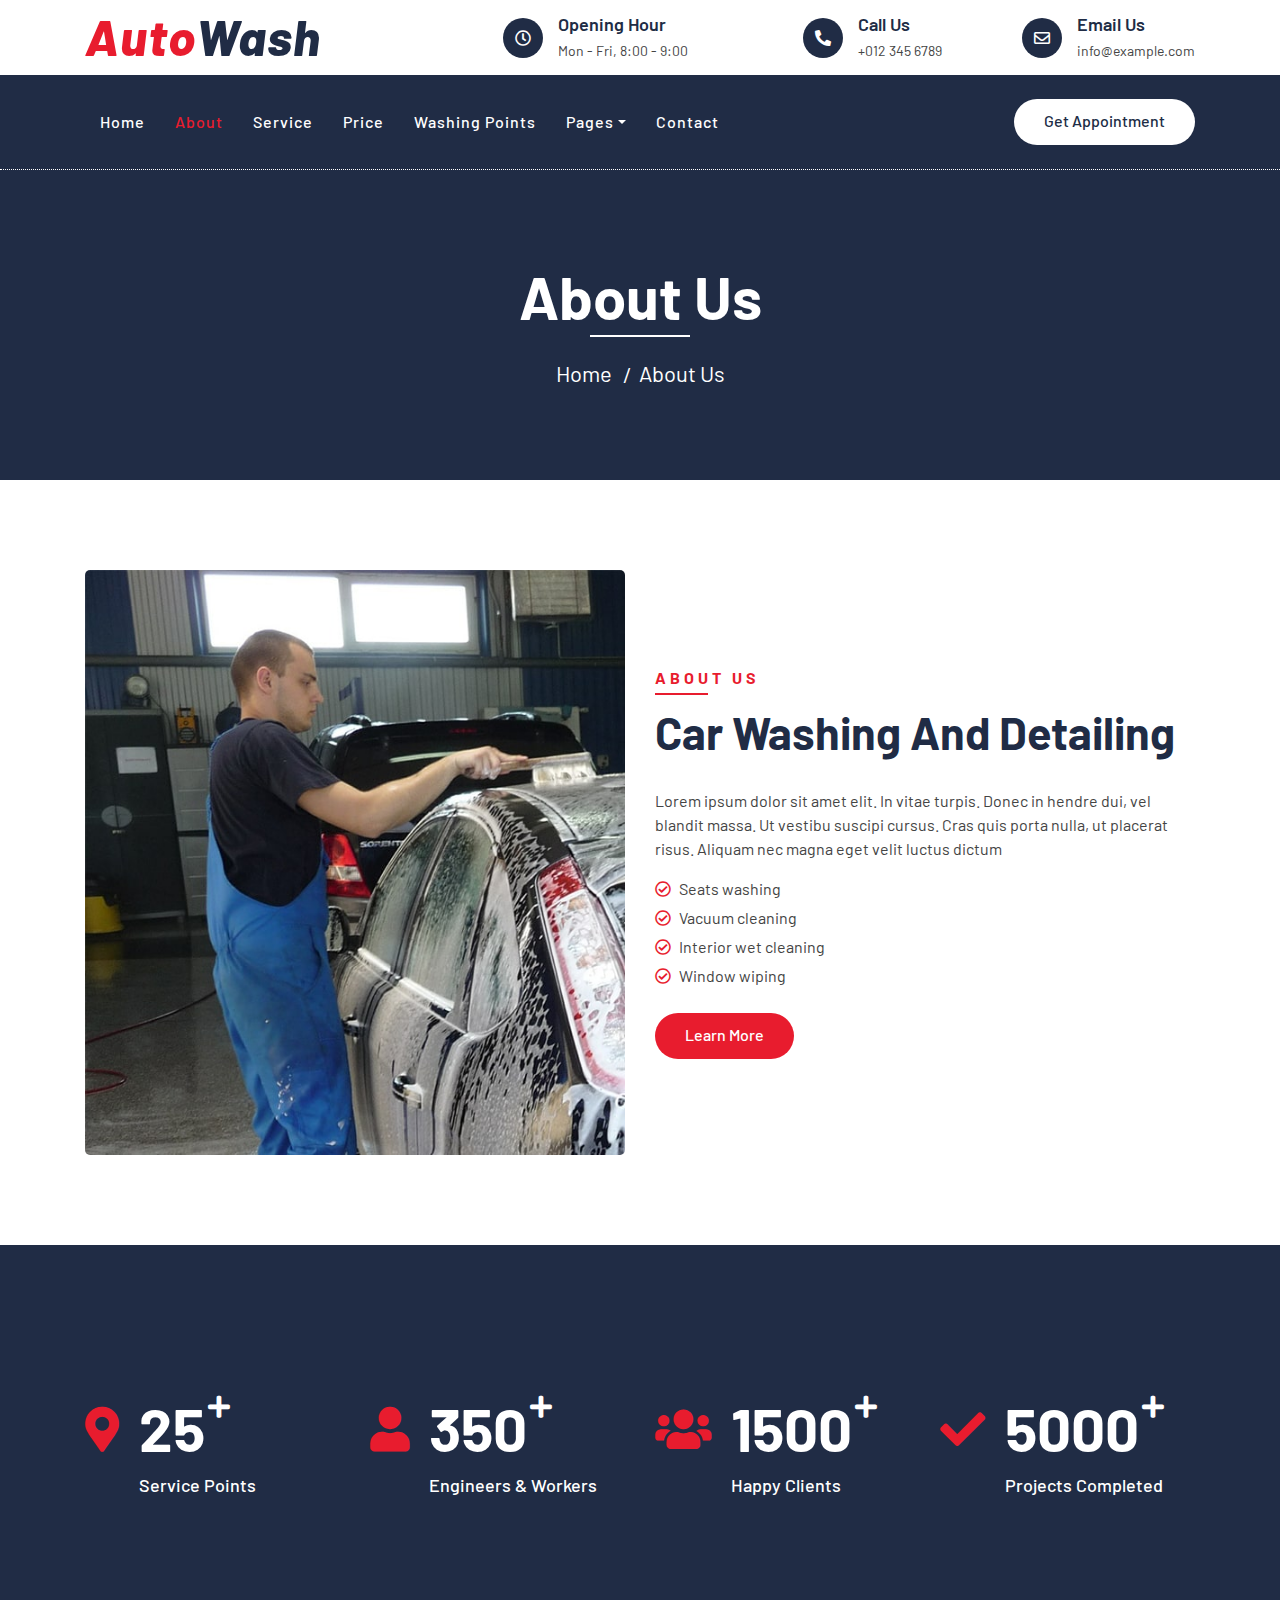
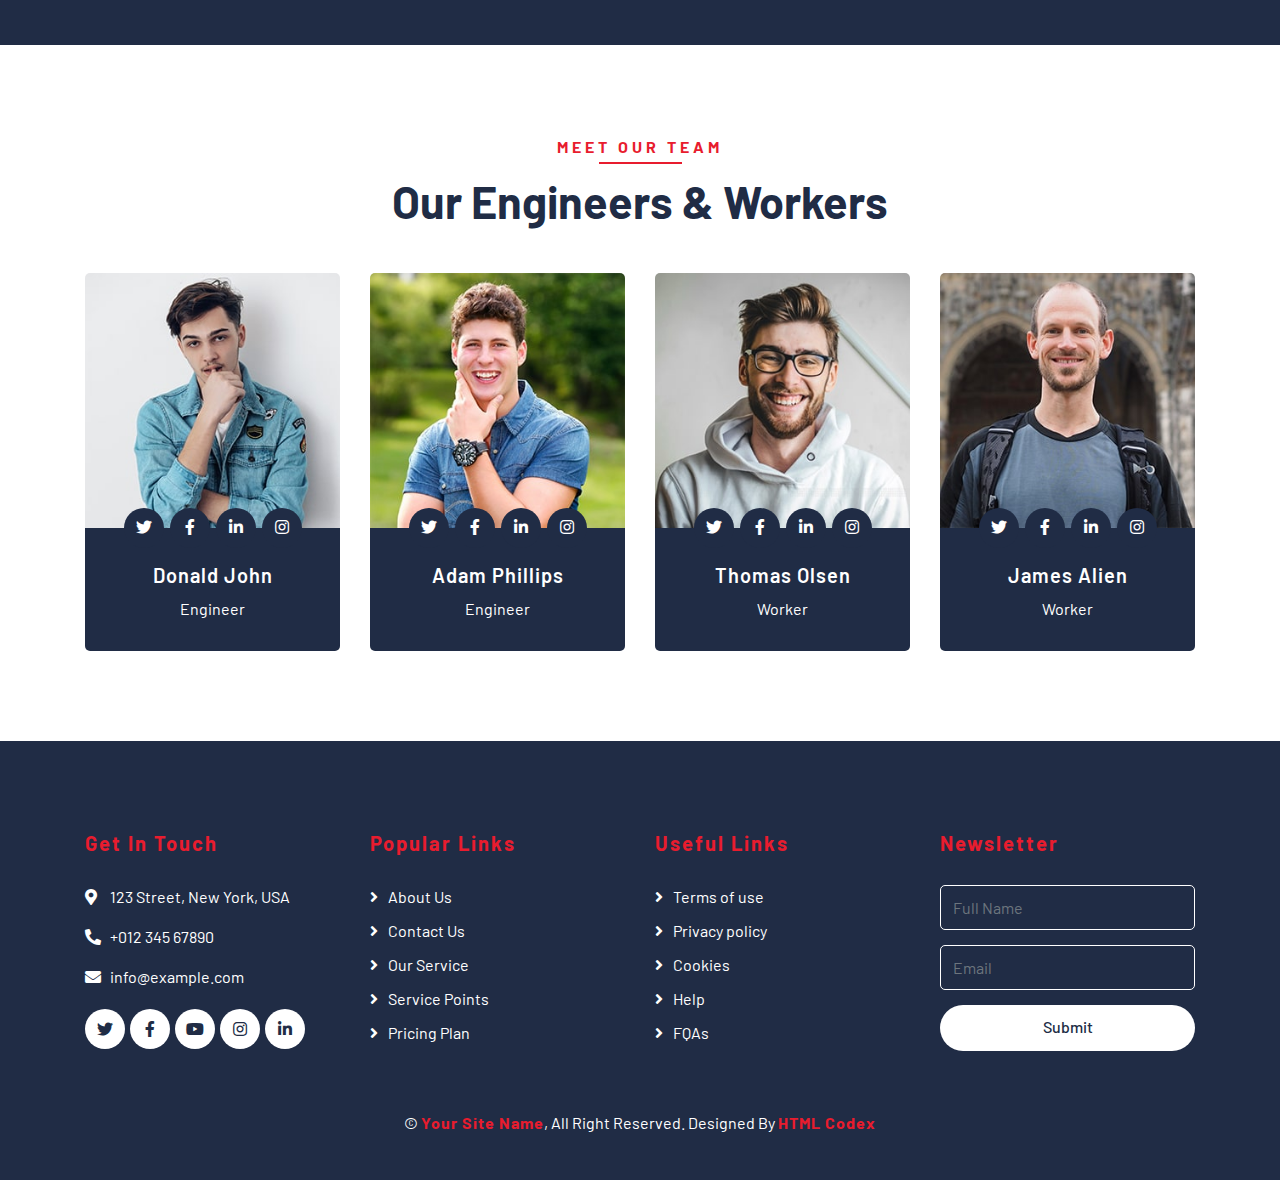
==== about.html @ 530934ae "initial website import" ====
<!DOCTYPE html>
<html lang="en">
    <head>
        <meta charset="utf-8">
        <title>AutoWash - Car Wash Website Template</title>
        <meta content="width=device-width, initial-scale=1.0" name="viewport">
        <meta content="Free Website Template" name="keywords">
        <meta content="Free Website Template" name="description">

        <!-- Favicon -->
        <link href="img/favicon.ico" rel="icon">

        <!-- Google Font -->
        <link href="https://fonts.googleapis.com/css2?family=Barlow:wght@400;500;600;700;800;900&display=swap" rel="stylesheet"> 
        
        <!-- CSS Libraries -->
        <link href="https://stackpath.bootstrapcdn.com/bootstrap/4.4.1/css/bootstrap.min.css" rel="stylesheet">
        <link href="https://cdnjs.cloudflare.com/ajax/libs/font-awesome/5.10.0/css/all.min.css" rel="stylesheet">
        <link href="lib/flaticon/font/flaticon.css" rel="stylesheet">
        <link href="lib/animate/animate.min.css" rel="stylesheet">
        <link href="lib/owlcarousel/assets/owl.carousel.min.css" rel="stylesheet">

        <!-- Template Stylesheet -->
        <link href="css/style.css" rel="stylesheet">
    </head>

    <body>
        <!-- Top Bar Start -->
        <div class="top-bar">
            <div class="container">
                <div class="row align-items-center">
                    <div class="col-lg-4 col-md-12">
                        <div class="logo">
                            <a href="index.html">
                                <h1>Auto<span>Wash</span></h1>
                                <!-- <img src="img/logo.jpg" alt="Logo"> -->
                            </a>
                        </div>
                    </div>
                    <div class="col-lg-8 col-md-7 d-none d-lg-block">
                        <div class="row">
                            <div class="col-4">
                                <div class="top-bar-item">
                                    <div class="top-bar-icon">
                                        <i class="far fa-clock"></i>
                                    </div>
                                    <div class="top-bar-text">
                                        <h3>Opening Hour</h3>
                                        <p>Mon - Fri, 8:00 - 9:00</p>
                                    </div>
                                </div>
                            </div>
                            <div class="col-4">
                                <div class="top-bar-item">
                                    <div class="top-bar-icon">
                                        <i class="fa fa-phone-alt"></i>
                                    </div>
                                    <div class="top-bar-text">
                                        <h3>Call Us</h3>
                                        <p>+012 345 6789</p>
                                    </div>
                                </div>
                            </div>
                            <div class="col-4">
                                <div class="top-bar-item">
                                    <div class="top-bar-icon">
                                        <i class="far fa-envelope"></i>
                                    </div>
                                    <div class="top-bar-text">
                                        <h3>Email Us</h3>
                                        <p>info@example.com</p>
                                    </div>
                                </div>
                            </div>
                        </div>
                    </div>
                </div>
            </div>
        </div>
        <!-- Top Bar End -->

        <!-- Nav Bar Start -->
        <div class="nav-bar">
            <div class="container">
                <nav class="navbar navbar-expand-lg bg-dark navbar-dark">
                    <a href="#" class="navbar-brand">MENU</a>
                    <button type="button" class="navbar-toggler" data-toggle="collapse" data-target="#navbarCollapse">
                        <span class="navbar-toggler-icon"></span>
                    </button>

                    <div class="collapse navbar-collapse justify-content-between" id="navbarCollapse">
                        <div class="navbar-nav mr-auto">
                            <a href="index.html" class="nav-item nav-link">Home</a>
                            <a href="about.html" class="nav-item nav-link active">About</a>
                            <a href="service.html" class="nav-item nav-link">Service</a>
                            <a href="price.html" class="nav-item nav-link">Price</a>
                            <a href="location.html" class="nav-item nav-link">Washing Points</a>
                            <div class="nav-item dropdown">
                                <a href="#" class="nav-link dropdown-toggle" data-toggle="dropdown">Pages</a>
                                <div class="dropdown-menu">
                                    <a href="blog.html" class="dropdown-item">Blog Grid</a>
                                    <a href="single.html" class="dropdown-item">Detail Page</a>
                                    <a href="team.html" class="dropdown-item">Team Member</a>
                                    <a href="booking.html" class="dropdown-item">Schedule Booking</a>
                                </div>
                            </div>
                            <a href="contact.html" class="nav-item nav-link">Contact</a>
                        </div>
                        <div class="ml-auto">
                            <a class="btn btn-custom" href="#">Get Appointment</a>
                        </div>
                    </div>
                </nav>
            </div>
        </div>
        <!-- Nav Bar End -->
        
        
        <!-- Page Header Start -->
        <div class="page-header">
            <div class="container">
                <div class="row">
                    <div class="col-12">
                        <h2>About Us</h2>
                    </div>
                    <div class="col-12">
                        <a href="">Home</a>
                        <a href="">About Us</a>
                    </div>
                </div>
            </div>
        </div>
        <!-- Page Header End -->
        

        <!-- About Start -->
        <div class="about">
            <div class="container">
                <div class="row align-items-center">
                    <div class="col-lg-6">
                        <div class="about-img">
                            <img src="img/about.jpg" alt="Image">
                        </div>
                    </div>
                    <div class="col-lg-6">
                        <div class="section-header text-left">
                            <p>About Us</p>
                            <h2>car washing and detailing</h2>
                        </div>
                        <div class="about-content">
                            <p>
                                Lorem ipsum dolor sit amet elit. In vitae turpis. Donec in hendre dui, vel blandit massa. Ut vestibu suscipi cursus. Cras quis porta nulla, ut placerat risus. Aliquam nec magna eget velit luctus dictum
                            </p>
                            <ul>
                                <li><i class="far fa-check-circle"></i>Seats washing</li>
                                <li><i class="far fa-check-circle"></i>Vacuum cleaning</li>
                                <li><i class="far fa-check-circle"></i>Interior wet cleaning</li>
                                <li><i class="far fa-check-circle"></i>Window wiping</li>
                            </ul>
                            <a class="btn btn-custom" href="">Learn More</a>
                        </div>
                    </div>
                </div>
            </div>
        </div>
        <!-- About End -->
        
        
        <!-- Facts Start -->
        <div class="facts" data-parallax="scroll" data-image-src="img/facts.jpg">
            <div class="container">
                <div class="row">
                    <div class="col-lg-3 col-md-6">
                        <div class="facts-item">
                            <i class="fa fa-map-marker-alt"></i>
                            <div class="facts-text">
                                <h3 data-toggle="counter-up">25</h3>
                                <p>Service Points</p>
                            </div>
                        </div>
                    </div>
                    <div class="col-lg-3 col-md-6">
                        <div class="facts-item">
                            <i class="fa fa-user"></i>
                            <div class="facts-text">
                                <h3 data-toggle="counter-up">350</h3>
                                <p>Engineers & Workers</p>
                            </div>
                        </div>
                    </div>
                    <div class="col-lg-3 col-md-6">
                        <div class="facts-item">
                            <i class="fa fa-users"></i>
                            <div class="facts-text">
                                <h3 data-toggle="counter-up">1500</h3>
                                <p>Happy Clients</p>
                            </div>
                        </div>
                    </div>
                    <div class="col-lg-3 col-md-6">
                        <div class="facts-item">
                            <i class="fa fa-check"></i>
                            <div class="facts-text">
                                <h3 data-toggle="counter-up">5000</h3>
                                <p>Projects Completed</p>
                            </div>
                        </div>
                    </div>
                </div>
            </div>
        </div>
        <!-- Facts End -->


        <!-- Team Start -->
        <div class="team">
            <div class="container">
                <div class="section-header text-center">
                    <p>Meet Our Team</p>
                    <h2>Our Engineers & Workers</h2>
                </div>
                <div class="row">
                    <div class="col-lg-3 col-md-6">
                        <div class="team-item">
                            <div class="team-img">
                                <img src="img/team-1.jpg" alt="Team Image">
                            </div>
                            <div class="team-text">
                                <h2>Donald John</h2>
                                <p>Engineer</p>
                                <div class="team-social">
                                    <a href=""><i class="fab fa-twitter"></i></a>
                                    <a href=""><i class="fab fa-facebook-f"></i></a>
                                    <a href=""><i class="fab fa-linkedin-in"></i></a>
                                    <a href=""><i class="fab fa-instagram"></i></a>
                                </div>
                            </div>
                        </div>
                    </div>
                    <div class="col-lg-3 col-md-6">
                        <div class="team-item">
                            <div class="team-img">
                                <img src="img/team-2.jpg" alt="Team Image">
                            </div>
                            <div class="team-text">
                                <h2>Adam Phillips</h2>
                                <p>Engineer</p>
                                <div class="team-social">
                                    <a href=""><i class="fab fa-twitter"></i></a>
                                    <a href=""><i class="fab fa-facebook-f"></i></a>
                                    <a href=""><i class="fab fa-linkedin-in"></i></a>
                                    <a href=""><i class="fab fa-instagram"></i></a>
                                </div>
                            </div>
                        </div>
                    </div>
                    <div class="col-lg-3 col-md-6">
                        <div class="team-item">
                            <div class="team-img">
                                <img src="img/team-3.jpg" alt="Team Image">
                            </div>
                            <div class="team-text">
                                <h2>Thomas Olsen</h2>
                                <p>Worker</p>
                                <div class="team-social">
                                    <a href=""><i class="fab fa-twitter"></i></a>
                                    <a href=""><i class="fab fa-facebook-f"></i></a>
                                    <a href=""><i class="fab fa-linkedin-in"></i></a>
                                    <a href=""><i class="fab fa-instagram"></i></a>
                                </div>
                            </div>
                        </div>
                    </div>
                    <div class="col-lg-3 col-md-6">
                        <div class="team-item">
                            <div class="team-img">
                                <img src="img/team-4.jpg" alt="Team Image">
                            </div>
                            <div class="team-text">
                                <h2>James Alien</h2>
                                <p>Worker</p>
                                <div class="team-social">
                                    <a href=""><i class="fab fa-twitter"></i></a>
                                    <a href=""><i class="fab fa-facebook-f"></i></a>
                                    <a href=""><i class="fab fa-linkedin-in"></i></a>
                                    <a href=""><i class="fab fa-instagram"></i></a>
                                </div>
                            </div>
                        </div>
                    </div>
                </div>
            </div>
        </div>
        <!-- Team End -->


        <!-- Footer Start -->
        <div class="footer">
            <div class="container">
                <div class="row">
                    <div class="col-lg-3 col-md-6">
                        <div class="footer-contact">
                            <h2>Get In Touch</h2>
                            <p><i class="fa fa-map-marker-alt"></i>123 Street, New York, USA</p>
                            <p><i class="fa fa-phone-alt"></i>+012 345 67890</p>
                            <p><i class="fa fa-envelope"></i>info@example.com</p>
                            <div class="footer-social">
                                <a class="btn" href=""><i class="fab fa-twitter"></i></a>
                                <a class="btn" href=""><i class="fab fa-facebook-f"></i></a>
                                <a class="btn" href=""><i class="fab fa-youtube"></i></a>
                                <a class="btn" href=""><i class="fab fa-instagram"></i></a>
                                <a class="btn" href=""><i class="fab fa-linkedin-in"></i></a>
                            </div>
                        </div>
                    </div>
                    <div class="col-lg-3 col-md-6">
                        <div class="footer-link">
                            <h2>Popular Links</h2>
                            <a href="">About Us</a>
                            <a href="">Contact Us</a>
                            <a href="">Our Service</a>
                            <a href="">Service Points</a>
                            <a href="">Pricing Plan</a>
                        </div>
                    </div>
                    <div class="col-lg-3 col-md-6">
                        <div class="footer-link">
                            <h2>Useful Links</h2>
                            <a href="">Terms of use</a>
                            <a href="">Privacy policy</a>
                            <a href="">Cookies</a>
                            <a href="">Help</a>
                            <a href="">FQAs</a>
                        </div>
                    </div>
                    <div class="col-lg-3 col-md-6">
                        <div class="footer-newsletter">
                            <h2>Newsletter</h2>
                            <form>
                                <input class="form-control" placeholder="Full Name">
                                <input class="form-control" placeholder="Email">
                                <button class="btn btn-custom">Submit</button>
                            </form>
                        </div>
                    </div>
                </div>
            </div>
            <div class="container copyright">
                <p>&copy; <a href="#">Your Site Name</a>, All Right Reserved. Designed By <a href="https://htmlcodex.com">HTML Codex</a></p>
            </div>
        </div>
        <!-- Footer End -->
        
        <!-- Back to top button -->
        <a href="#" class="back-to-top"><i class="fa fa-chevron-up"></i></a>
        
        <!-- Pre Loader -->
        <div id="loader" class="show">
            <div class="loader"></div>
        </div>

        <!-- JavaScript Libraries -->
        <script src="https://code.jquery.com/jquery-3.4.1.min.js"></script>
        <script src="https://stackpath.bootstrapcdn.com/bootstrap/4.4.1/js/bootstrap.bundle.min.js"></script>
        <script src="lib/easing/easing.min.js"></script>
        <script src="lib/owlcarousel/owl.carousel.min.js"></script>
        <script src="lib/waypoints/waypoints.min.js"></script>
        <script src="lib/counterup/counterup.min.js"></script>
        
        <!-- Contact Javascript File -->
        <script src="mail/jqBootstrapValidation.min.js"></script>
        <script src="mail/contact.js"></script>

        <!-- Template Javascript -->
        <script src="js/main.js"></script>
    </body>
</html>
---- lib/flaticon/font/flaticon.css ----
/*
  	Flaticon icon font: Flaticon
  	Creation date: 11/10/2020 08:08
  	*/

@font-face {
  font-family: "Flaticon";
  src: url("./Flaticon.eot");
  src: url("./Flaticon.eot?#iefix") format("embedded-opentype"),
       url("./Flaticon.woff2") format("woff2"),
       url("./Flaticon.woff") format("woff"),
       url("./Flaticon.ttf") format("truetype"),
       url("./Flaticon.svg#Flaticon") format("svg");
  font-weight: normal;
  font-style: normal;
}

@media screen and (-webkit-min-device-pixel-ratio:0) {
  @font-face {
    font-family: "Flaticon";
    src: url("./Flaticon.svg#Flaticon") format("svg");
  }
}

[class^="flaticon-"]:before, [class*=" flaticon-"]:before,
[class^="flaticon-"]:after, [class*=" flaticon-"]:after {   
  font-family: Flaticon;
        font-size: 20px;
font-style: normal;
margin-left: 20px;
}

.flaticon-car-wash-1:before { content: "\f100"; }
.flaticon-car-service:before { content: "\f101"; }
.flaticon-seat:before { content: "\f102"; }
.flaticon-car-service-1:before { content: "\f103"; }
.flaticon-car-wash:before { content: "\f104"; }
.flaticon-brush:before { content: "\f105"; }
.flaticon-vacuum-cleaner:before { content: "\f106"; }
.flaticon-brush-1:before { content: "\f107"; }
.flaticon-car-service-2:before { content: "\f108"; }
.flaticon-car-service-3:before { content: "\f109"; }
---- css/style.css ----
/*******************************/
/********* General CSS *********/
/*******************************/
body {
    color: #444444;
    font-weight: 400;
    background: #ffffff;
    font-family: 'Barlow', sans-serif;
}

h1,
h2, 
h3, 
h4,
h5, 
h6 {
    color: #202C45;
}

a {
    color: #202C45;
    transition: .3s;
}

a:hover,
a:active,
a:focus {
    color: #E81C2E;
    outline: none;
    text-decoration: none;
}

.btn.btn-custom {
    padding: 10px 30px 12px 30px;
    text-align: center; 
    font-size: 16px;
    font-weight: 500;
    color: #ffffff;
    background: #E81C2E;
    border: none;
    border-radius: 60px;
    box-shadow: inset 0 0 0 0 #202C45;
    transition: ease-out 0.5s;
    -webkit-transition: ease-out 0.5s;
    -moz-transition: ease-out 0.5s;
}

.btn.btn-custom:hover {
    color: #E81C2E;
    background: #202C45;
    box-shadow: inset 200px 0 0 0 #202C45;
}

.btn:focus,
.form-control:focus {
    box-shadow: none;
}

.container-fluid {
    max-width: 1366px;
}

[class^="flaticon-"]:before, [class*=" flaticon-"]:before,
[class^="flaticon-"]:after, [class*=" flaticon-"]:after {   
    font-size: inherit;
    margin-left: 0;
}


/**********************************/
/****** Loader & Back to Top ******/
/**********************************/
#loader {
    position: fixed;
    top: 0;
    right: 0;
    bottom: 0;
    left: 0;
    display: flex;
    align-items: center;
    justify-content: center;
    background: #ffffff;
    opacity: 0;
    visibility: hidden;
    -webkit-transition: opacity .3s ease-out, visibility 0s linear .3s;
    -o-transition: opacity .3s ease-out, visibility 0s linear .3s;
    transition: opacity .3s ease-out, visibility 0s linear .3s;
    z-index: 999;
}

#loader.show {
    -webkit-transition: opacity .6s ease-out, visibility 0s linear 0s;
    -o-transition: opacity .6s ease-out, visibility 0s linear 0s;
    transition: opacity .6s ease-out, visibility 0s linear 0s;
    visibility: visible;
    opacity: 1;
}

#loader .loader {
    position: relative;
    width: 45px;
    height: 45px;
    border: 5px solid #dddddd;
    border-top: 5px solid #E81C2E;
    border-radius: 50%;
    -webkit-animation: spin 2s linear infinite;
    animation: spin 2s linear infinite;
}

@-webkit-keyframes spin {
    0% { -webkit-transform: rotate(0deg); }
    100% { -webkit-transform: rotate(360deg); }
}

@keyframes spin {
    0% { transform: rotate(0deg); }
    100% { transform: rotate(360deg); }
}

.back-to-top {
    position: fixed;
    display: none;
    width: 44px;
    height: 44px;
    text-align: center;
    line-height: 1;
    font-size: 22px;
    right: 15px;
    bottom: 15px;
    transition: .5s;
    background: #E81C2E;
    border-radius: 44px;
    z-index: 9;
}

.back-to-top i {
    color: #ffffff;
    padding-top: 10px;
}

.back-to-top:hover {
    background: #202C45;
}


/**********************************/
/********** Top Bar CSS ***********/
/**********************************/
.top-bar {
    position: relative;
    height: 75px;
    display: flex;
    align-items: center;
    background: #ffffff;
}

.top-bar .logo {
    text-align: left;
    overflow: hidden;
}

.top-bar .logo h1 {
    margin: -4px 0 0 0;
    color: #E81C2E;
    font-size: 50px;
    line-height: 50px;
    font-weight: 800;
    letter-spacing: 1px;
    font-style: italic;
}

.top-bar .logo h1 span {
    color: #202C45;
}

.top-bar .logo img {
    max-width: 100%;
    max-height: 60px;
}

.top-bar .top-bar-item {
    display: flex;
    align-items: center;
    justify-content: flex-end;
}

.top-bar .top-bar-icon {
    width: 40px;
    height: 40px;
    display: flex;
    align-items: center;
    justify-content: center;
    background: #202C45;
    border-radius: 40px;
}

.top-bar .top-bar-icon i {
    margin: 0;
    color: #ffffff;
    font-size: 16px;
}

.top-bar .top-bar-text {
    padding-left: 15px;
}

.top-bar .top-bar-text h3 {
    margin: 0 0 5px 0;
    font-size: 18px;
    font-weight: 600;
}

.top-bar .top-bar-text p {
    margin: 0;
    font-size: 14px;
    font-weight: 400;
}

@media (max-width: 991.98px) {
    .top-bar .logo {
        text-align: center;
    }
}


/**********************************/
/*********** Nav Bar CSS **********/
/**********************************/
.nav-bar {
    position: relative;
    background: #202C45;
}

.nav-bar.nav-sticky {
    position: fixed;
    width: 100%;
    top: 0;
    left: 0;
    box-shadow: 0 2px 5px rgba(0, 0, 0, .3);
    z-index: 999;
}

.nav-bar .navbar {
    padding: 20px 0;
    background: #202C45 !important;
    transition: .3s;
}

.nav-bar.nav-sticky .navbar {
    padding: 5px 0;
}

.navbar-dark .navbar-nav .nav-link,
.navbar-dark .navbar-nav .nav-link:focus,
.navbar-dark .navbar-nav .nav-link:hover,
.navbar-dark .navbar-nav .nav-link.active {
    color: #ffffff;
    padding: 15px;
    font-weight: 500;
    letter-spacing: 1px;
}

.navbar-dark .navbar-nav .nav-link:hover,
.navbar-dark .navbar-nav .nav-link.active {
    color: #E81C2E;
}

.nav-bar .dropdown-menu {
    margin-top: 0;
    border: 0;
    border-radius: 0;
    background: #f8f9fa;
}

.nav-bar .btn.btn-custom {
    color: #202C45;
    background: #ffffff;
    box-shadow: inset 0 0 0 0 #E81C2E;
}

.nav-bar .btn:hover {
    color: #ffffff;
    background: #E81C2E;
    box-shadow: inset 200px 0 0 0 #E81C2E;
}

@media (min-width: 992px) {
    .nav-bar .navbar-brand {
        display: none;
    }
}

@media (max-width: 991.98px) {
    .navbar-dark .navbar-nav .nav-link,
    .navbar-dark .navbar-nav .nav-link:focus,
    .navbar-dark .navbar-nav .nav-link:hover,
    .navbar-dark .navbar-nav .nav-link.active {
        padding: 5px 0;
    }
    
    .nav-bar .dropdown-menu {
        box-shadow: none;
    }
    
    .nav-bar .btn {
        display: none;
    }
}


/*******************************/
/********** Hero CSS ***********/
/*******************************/
.carousel {
    position: relative;
    width: 100%;
    min-height: 400px;
    background: #ffffff;
    margin-bottom: 45px;
}

.carousel .container-fluid {
    padding: 0;
}

.carousel .carousel-item {
    position: relative;
    width: 100%;
    min-height: 400px;
    display: flex;
    align-items: center;
    justify-content: center;
    flex-direction: column;
}

.carousel .carousel-img {
    position: relative;
    width: 100%;
    height: 100%;
    min-height: 400px;
    text-align: right;
    overflow: hidden;
}

.carousel .carousel-img::after {
    position: absolute;
    content: "";
    top: 0;
    right: 0;
    bottom: 0;
    left: 0;
    background: rgba(0, 0, 0, .5);
    z-index: 1;
}

.carousel .carousel-img img {
    width: 100%;
    height: 100%;
    object-fit: cover;
}

.carousel .carousel-text {
    position: absolute;
    max-width: 992px;
    padding: 0 15px;
    text-align: center;
    display: flex;
    align-items: center;
    justify-content: center;
    flex-direction: column;
    z-index: 2;
}

.carousel .carousel-text h3 {
    color: #E81C2E;
    font-size: 20px;
    font-weight: 700;
    letter-spacing: 4px;
    text-transform: uppercase;
    margin-bottom: 0px;
}

.carousel .carousel-text h1 {
    color: #ffffff;
    font-size: 90px;
    font-weight: 700;
    margin-bottom: 20px;
    text-transform: capitalize;
}

.carousel .carousel-text p {
    max-width: 500px;
    color: #ffffff;
    font-size: 18px;
    margin-bottom: 40px;
}

.carousel .btn.btn-custom {
    padding: 20px 45px 22px 45px;
    color: #ffffff;
}

.carousel .btn.btn-custom:hover {
    color: #E81C2E;
}

.carousel .owl-nav {
    position: absolute;
    width: 100%;
    height: 50px;
    top: calc(50% - 25px);
    left: 0;
    display: flex;
    justify-content: space-between;
    z-index: 9;
}

.carousel .owl-nav .owl-prev,
.carousel .owl-nav .owl-next {
    width: 50px;
    height: 50px;
    display: flex;
    align-items: center;
    justify-content: center;
    color: #ffffff;
    border-radius: 50px;
    background: rgba(256, 256, 256, .2);
    font-size: 22px;
    transition: .5s;
}

.carousel .owl-nav .owl-prev {
    margin-left: 30px;
}

.carousel .owl-nav .owl-next {
    margin-right: 30px;
}

.carousel .owl-nav .owl-prev:hover,
.carousel .owl-nav .owl-next:hover {
    color: #ffffff;
    background: #E81C2E;
}

.carousel .animated {
    -webkit-animation-duration: 1s;
    animation-duration: 1s;
}

@media (max-width: 991.98px) {
    .carousel .carousel-text h3 {
        margin-bottom: 5px;
    }
    
    .carousel .carousel-text h1 {
        font-size: 60px;
    }
    
    .carousel .carousel-text p {
        font-size: 16px;
    }
    
    .carousel .carousel-text .btn {
        padding: 12px 30px;
        font-size: 15px;
        letter-spacing: 0;
    }
}

@media (max-width: 767.98px) {
    .carousel .carousel-text h3 {
        font-size: 18px;
        letter-spacing: 2px;
        margin-bottom: 15px;
    }
    
    .carousel .carousel-text h1 {
        font-size: 45px;
    }
    
    .carousel .carousel-text .btn {
        padding: 10px 25px;
        font-size: 15px;
        letter-spacing: 0;
    }
}

@media (max-width: 575.98px) {
    .carousel .carousel-text h3 {
        font-size: 14px;
        letter-spacing: 1px;
        margin-bottom: 10px;
    }
    
    .carousel .carousel-text h1 {
        font-size: 30px;
        margin-bottom: 15px;
    }
    
    .carousel .carousel-text p {
        margin-bottom: 25px;
    }
    
    .carousel .carousel-text .btn {
        padding: 8px 20px;
        font-size: 14px;
        letter-spacing: 0;
    }
}


/*******************************/
/******* Page Header CSS *******/
/*******************************/
.page-header {
    position: relative;
    margin-bottom: 45px;
    padding: 90px 0;
    text-align: center;
    background: #202C45;
    border-top: 1px dotted #ffffff;
}

.page-header h2 {
    position: relative;
    color: #ffffff;
    font-size: 60px;
    font-weight: 700;
    margin-bottom: 20px;
    padding-bottom: 5px;
}

.page-header h2::after {
    position: absolute;
    content: "";
    width: 100px;
    height: 2px;
    left: calc(50% - 50px);
    bottom: 0;
    background: #ffffff;
}

.page-header a {
    position: relative;
    padding: 0 12px;
    font-size: 22px;
    color: #ffffff;
}

.page-header a:hover {
    color: #E81C2E;
}

.page-header a::after {
    position: absolute;
    content: "/";
    width: 8px;
    height: 8px;
    top: -2px;
    right: -7px;
    text-align: center;
    color: #ffffff;
}

.page-header a:last-child::after {
    display: none;
}

@media (max-width: 991.98px) {
    .page-header {
        padding: 60px 0;
    }
    
    .page-header h2 {
        font-size: 45px;
    }
    
    .page-header a {
        font-size: 20px;
    }
}

@media (max-width: 767.98px) {
    .page-header {
        padding: 45px 0;
    }
    
    .page-header h2 {
        font-size: 35px;
    }
    
    .page-header a {
        font-size: 18px;
    }
}


/*******************************/
/******* Section Header ********/
/*******************************/
.section-header {
    position: relative;
    width: 100%;
    max-width: 700px;
    margin: 0 auto 45px auto;
}

.section-header p {
    display: inline-block;
    margin-bottom: 10px;
    padding-bottom: 5px;
    position: relative;
    font-size: 16px;
    font-weight: 700;
    letter-spacing: 4px;
    text-transform: uppercase;
    color: #E81C2E;
}

.section-header p::after {
    position: absolute;
    content: "";
    width: 50%;
    height: 2px;
    left: 25%;
    bottom: 0;
    background: #E81C2E;
}

.section-header.text-left p::after {
    left: 0;
}

.section-header.text-right p::after {
    left: 50%;
}

.section-header h2 {
    margin: 0;
    font-size: 45px;
    font-weight: 700;
    text-transform: capitalize;
}

@media (max-width: 991.98px) {
    .section-header h2 {
        font-size: 45px;
    }
}

@media (max-width: 767.98px) {
    .section-header h2 {
        font-size: 40px;
    }
}

@media (max-width: 575.98px) {
    .section-header h2 {
        font-size: 35px;
    }
}


/*******************************/
/********** About CSS **********/
/*******************************/
.about {
    position: relative;
    width: 100%;
    padding: 45px 0 15px 0;
}

.about .section-header {
    margin-bottom: 30px;
    margin-left: 0;
}

.about .about-img img {
    width: 100%;
    border-radius: 5px;
    margin-bottom: 30px;
}

.about .about-content {
    margin-bottom: 30px;
}

.about .about-content ul {
    margin: 0;
    padding: 0;
    list-style: none;
    margin-bottom: 25px;
}

.about .about-content ul li {
    margin-bottom: 5px;
}

.about .about-content ul li i {
    margin-right: 8px;
    color: #E81C2E;
}


/*******************************/
/********* Service CSS *********/
/*******************************/
.service {
    position: relative;
    width: 100%;
    padding: 45px 0 0 0;
}

.service .service-item {
    position: relative;
    width: 100%;
    display: flex;
    flex-direction: column;
    margin-bottom: 45px;
}

.service .service-item i {
    color: #202C45;
    font-size: 75px;
    line-height: 75px;
    margin-bottom: 20px;
}

.service .service-item [class^="flaticon-"]::before {
    margin: 0;
    font-size: 60px;
    line-height: 60px;
    background-image: linear-gradient(#E81C2E, #202C45);
    -webkit-background-clip: text;
    -webkit-text-fill-color: transparent;
    transition: .5s;
}

.service .service-item h3 {
    margin-bottom: 10px;
    font-size: 20px;
    font-weight: 700;
    letter-spacing: 1px;
}

.service .service-item p {
    margin: 0;
}


/*******************************/
/********** Facts CSS **********/
/*******************************/
.facts {
    position: relative;
    width: 100%;
    min-height: 400px;
    margin: 45px 0;
    display: flex;
    align-items: center;
    background: #202C45;
}

.facts .facts-item {
    display: flex;
    flex-direction: row;
    margin: 25px 0;
}

.facts .facts-item i {
    margin-top: 15px;
    font-size: 45px;
    color: #E81C2E;
}

.facts .facts-text {
    padding-left: 20px;
}

.facts .facts-text h3 {
    position: relative;
    display: inline-block;
    color: #ffffff;
    font-size: 60px;
    font-weight: 700;
}

.facts .facts-text h3::after {
    position: absolute;
    content: "\f067";
    top: 0px;
    right: -25px;
    color: #ffffff;
    font-size: 25px;
    font-family: "Font Awesome 5 Free";
    font-weight: 900;
}

.facts .facts-text p {
    color: #ffffff;
    font-size: 18px;
    font-weight: 500;
    margin: 0;
}


/*******************************/
/********* Pricing CSS *********/
/*******************************/
.price {
    position: relative;
    width: 100%;
    padding: 45px 0 15px 0;
}

.price .row {
    padding: 0 15px;
}

.price .col-md-4 {
    padding: 0;
}

.price .price-item {
    position: relative;
    margin-bottom: 30px;
    background: #ffffff;
    border-radius: 5px;
    text-align: center;
}

.price .featured-item {
    box-shadow: 0 0 30px rgba(0, 0, 0, .2);
    z-index: 1;
}

.price .price-header {
    padding: 45px 0 30px 0;
}

.price .price-header h3 {
    font-size: 20px;
    font-weight: 700;
    letter-spacing: 2px;
    text-transform: uppercase;
}

.price .price-header h2 {
    display: flex;
    align-items: flex-start;
    justify-content: center;
    font-size: 60px;
    font-weight: 700;
    letter-spacing: 5px;
}

.price .price-header h2 span {
    font-size: 25px;
    line-height: 55px;
}

.price .price-item.featured-item h2,
.price .price-item.featured-item h3 {
    color: #E81C2E;
}

.price .price-body {
    padding: 0 0 20px 0;
}

.price .price-body ul {
    margin: 0;
    padding: 0;
    list-style: none;
}

.price .price-body ul li {
    padding: 0 0 15px 0;
}

.price .price-body ul li i {
    margin-right: 10px;
}

.price .price-body ul li i.fa-check-circle {
    color: #39B972;
}

.price .price-body ul li i.fa-times-circle {
    color: #cccccc;
}

.price .price-item .price-footer {
    padding-bottom: 45px;
}

.price .price-item .price-footer .btn.btn-custom {
    color: #E81C2E;
    background: #202C45;
    box-shadow: inset 0 0 0 0 #E81C2E;
}

.price .price-item .price-footer .btn.btn-custom:hover {
    color: #ffffff;
    background: #E81C2E;
    box-shadow: inset 200px 0 0 0 #E81C2E;
}

.price .price-item.featured-item .price-footer .btn.btn-custom {
    color: #ffffff;
    background: #E81C2E;
    box-shadow: inset 0 0 0 0 #202C45;
}

.price .price-item.featured-item .price-footer .btn.btn-custom:hover {
    color: #E81C2E;
    background: #202C45;
    box-shadow: inset 200px 0 0 0 #202C45;
}


/*******************************/
/******** Location CSS *********/
/*******************************/
.location {
    position: relative;
    width: 100%;
    padding: 45px 0;
}

.location .location-item {
    display: flex;
    margin-bottom: 30px;
}

.location .location-item i {
    padding-top: 3px;
    font-size: 30px;
    color: #E81C2E;
}

.location .location-text {
    padding-left: 15px;
}

.location .location-text h3 {
    font-size: 18px;
    font-weight: 700;
}

.location .location-text p {
    margin-bottom: 5px;
}

.location .location-text p strong {
    margin-right: 5px;
    font-weight: 600;
}

.location .location-form {
    padding: 45px 30px;
    background: #E81C2E;
    border-radius: 5px;
}

.location .location-form h3 {
    color: #ffffff;
    font-size: 25px;
    font-weight: 700;
    margin-bottom: 25px;
}

.location .location-form .control-group {
    margin-bottom: 15px;
}

.location .location-form .form-control {
    height: 45px;
    color: #ffffff;
    padding: 0 15px;
    border-radius: 5px;
    border: 1px solid #ffffff;
    background: transparent;
}

.location .location-form textarea.form-control {
    height: 120px;
    padding: 15px;
}

.location .location-form .form-control::placeholder {
    color: #ffffff;
    opacity: 1;
}

.location .location-form .form-control:-ms-input-placeholder,
.location .location-form .form-control::-ms-input-placeholder {
    color: #ffffff;
}

.location .location-form .btn.btn-custom {
    width: 100%;
    color: #E81C2E;
    background: #ffffff;
    box-shadow: inset 0 0 0 0 #202C45;
}

.location .location-form .btn.btn-custom:hover {
    color: #ffffff;
    background: #E81C2E;
    box-shadow: inset 400px 0 0 0 #202C45;
}

@media(min-width: 576px) and (max-width: 991.89px) {
    .location .location-form .btn.btn-custom:hover {
        box-shadow: inset 650px 0 0 0 #202C45;
    }
}


/*******************************/
/*********** Team CSS **********/
/*******************************/
.team {
    position: relative;
    width: 100%;
    padding: 45px 0 15px 0;
}

.team .team-item {
    position: relative;
    margin-bottom: 30px;
}

.team .team-img {
    position: relative;
    border-radius: 5px 5px 0 0;
    overflow: hidden;
}

.team .team-img img {
    width: 100%;
    transition: .3s;
}

.team .team-item:hover img {
    transform: scale(1.1);
}

.team .team-text {
    position: relative;
    width: 100%;
    padding: 35px 30px 30px 30px;
    text-align: center;
    background: #202C45;
    border-radius: 0 0 5px 5px;
    transition: .5s;
}

.team .team-item:hover .team-text {
    background: #E81C2E;
}

.team .team-text h2 {
    color: #ffffff;
    font-size: 20px;
    font-weight: 600;
    letter-spacing: 1px;
    margin-bottom: 10px;
}

.team .team-text p {
    margin: 0;
    color: #ffffff;
}

.team .team-social {
    position: absolute;
    width: 100%;
    height: 40px;
    top: -20px;
    left: 0;
    text-align: center;
    font-size: 0;
}

.team .team-social a {
    display: inline-block;
    width: 40px;
    height: 40px;
    margin: 0 3px;
    padding: 7px 0;
    text-align: center;
    font-size: 16px;
    color: #ffffff;
    background: #202C45;
    border-radius: 40px;
    transition: .5s;
}

.team .team-item:hover .team-social a {
    background: #E81C2E;
}

.team .team-social a:hover {
    color: #202C45;
}


/*******************************/
/******* Testimonial CSS *******/
/*******************************/
.testimonial {
    position: relative;
    width: 100%;
    padding: 45px 0;
}

.testimonial .testimonials-carousel {
    position: relative;
    width: calc(100% + 30px);
    margin: 0 -15px;
}

.testimonial .testimonial-item {
    position: relative;
    width: 100%;
    padding: 0 15px;
    display: flex;
}

.testimonial .testimonial-item img {
    width: 80px;
    height: 80px;
    border-radius: 80px;
    transform: scale(.8);
    transition: 2s;
}

.testimonial .owl-item.center .testimonial-item img {
    transform: scale(1);
}

.testimonial .testimonial-text {
    width: calc(100% - 100px);
    padding-left: 20px;
}

.testimonial .testimonial-text h3 {
    font-size: 18px;
    font-weight: 700;
    letter-spacing: 1px;
    margin-bottom: 5px;
}

.testimonial .testimonial-text h4 {
    color: #777777;
    font-size: 15px;
    font-weight: 400;
    font-style: italic;
    margin-bottom: 10px;
}

.testimonial .testimonial-text p {
    margin: 0;
}

.testimonial .testimonial-text p::before {
    content: "\f10d";
    font-size: 25px;
    font-family: "Font Awesome 5 Free";
    font-weight: 900;
    color: #E81C2E;
    margin-right: 10px;
}

.testimonial .owl-dots {
    margin-top: 15px;
    text-align: center;
}

.testimonial .owl-dot {
    display: inline-block;
    margin: 0 5px;
    width: 12px;
    height: 12px;
    border-radius: 10px;
    background: #dddddd;
}

.testimonial .owl-dot.active {
    background: #E81C2E;
}


/*******************************/
/*********** Blog CSS **********/
/*******************************/
.blog {
    position: relative;
    width: 100%;
    padding: 45px 0 0 0;
}

.blog .blog-item {
    margin-bottom: 45px;
}

.blog .blog-img {
    position: relative;
    width: 100%;
}

.blog .blog-img img {
    width: 100%;
    border-radius: 5px;
}

.blog .meta-date {
    position: absolute;
    width: 70px;
    height: 70px;
    bottom: 10%;
    left: calc(50% - 35px);
    display: flex;
    align-items: center;
    justify-content: center;
    flex-direction: column;
    border-radius: 70px;
    background: #202C45;
    color: #ffffff;
    opacity: 0;
    transition: .5s;
}

.blog .meta-date span {
    font-size: 14px;
    font-weight: 400;
    letter-spacing: 1px;
}

.blog .meta-date strong {
    font-size: 16px;
    font-weight: 700;
    line-height: 16px;
    letter-spacing: 3px;
    text-transform: uppercase;
}

.blog .blog-item:hover .meta-date {
    bottom: calc(50% - 35px);
    opacity: 1;
}

.blog .blog-text {
    padding: 25px 0 20px 0;
}

.blog .blog-text h3 {
    font-size: 22px;
    font-weight: 700;
}

.blog .blog-text h3 a {
    color: #202C45;
}

.blog .blog-text h3 a:hover {
    color: #E81C2E;
}

.blog .blog-text p {
    margin: 0;
}

.blog .blog-meta {
    display: flex;
}

.blog .blog-meta p {
    margin: 0;
    font-size: 14px;
    line-height: 14px;
    padding: 0 10px;
    border-right: 1px solid rgba(0, 0, 0, .15);
}

.blog .blog-meta p:first-child {
    padding-left: 0;
}

.blog .blog-meta p:last-child {
    padding-right: 0;
    border: none;
}

.blog .blog-meta i {
    color: #999999;
    margin-right: 5px;
}

.blog .blog-meta a {
    color: #999999;
}

.blog .blog-meta a:hover {
    color: #E81C2E;
}

.blog .pagination {
    margin-bottom: 15px;
}

.blog .pagination .page-link {
    color: #202C45;
    border-radius: 0;
    border-color: #202C45;
}

.blog .pagination .page-link:hover,
.blog .pagination .page-item.active .page-link {
    color: #E81C2E;
    background: #202C45;
}

.blog .pagination .disabled .page-link {
    color: #999999;
}


/*******************************/
/********* Contact CSS *********/
/*******************************/
.contact {
    position: relative;
    width: 100%;
    padding: 45px 0;
}

.contact .contact-info {
    width: 100%;
    margin-bottom: 45px;
    padding: 35px 30px 10px 30px;
    border-radius: 5px;
    background: #202C45;
    
}

.contact .contact-info h2 {
    color: #ffffff;
    font-size: 25px;
    font-weight: 700;
    margin-bottom: 30px;
}

.contact .contact-info-item {
    display: flex;
    align-items: center;
    justify-content: flex-start;
    margin-bottom: 30px;
}

.contact .contact-info-icon {
    width: 50px;
    height: 50px;
    display: flex;
    align-items: center;
    justify-content: center;
    background: #ffffff;
    border-radius: 50px;
}

.contact .contact-info-icon i {
    margin: 0;
    color: #202C45;
    font-size: 16px;
}

.contact .contact-info-text {
    padding-left: 20px;
}

.contact .contact-info-text h3 {
    margin: 0 0 5px 0;
    color: #ffffff;
    font-size: 18px;
    font-weight: 700;
    letter-spacing: 1px;
}

.contact .contact-info-text p {
    margin: 0;
    color: #ffffff;
    font-size: 16px;
    font-weight: 500;
}

.contact .contact-form {
    position: relative;
    width: 100%;
    margin-bottom: 45px;
}

.contact .contact-form input {
    padding: 15px;
    border-radius: 5px;
    border: 1px solid #202C45;
}

.contact .contact-form textarea {
    height: 125px;
    padding: 8px 15px;
    border-radius: 5px;
    border: 1px solid #202C45;
}

.contact .help-block ul {
    margin: 0;
    padding: 0;
    list-style-type: none;
}

.contact iframe {
    width: 100%;
    height: 400px;
    border-radius: 5px;
}


/*******************************/
/******* Single Post CSS *******/
/*******************************/
.single {
    position: relative;
    padding: 45px 0;
}

.single .single-content {
    position: relative;
    margin-bottom: 30px;
    overflow: hidden;
}

.single .single-content img {
    margin-bottom: 20px;
    width: 100%;
    border-radius: 5px;
}

.single .single-tags {
    margin: -5px -5px 41px -5px;
    font-size: 0;
}

.single .single-tags a {
    margin: 5px;
    display: inline-block;
    padding: 7px 15px;
    font-size: 14px;
    font-weight: 500;
    color: #202C45;
    border: 1px solid #202C45;
    border-radius: 5px;
}

.single .single-tags a:hover {
    color: #ffffff;
    background: #E81C2E;
    border-color: #E81C2E;
}

.single .single-bio {
    padding: 30px;
    background: #202C45;
    display: flex;
    align-items: center;
    justify-content: center;
    flex-direction: column;
    border-radius: 5px;
}

.single .single-bio-img {
    width: 100%;
    max-width: 115px;
    padding: 15px;
    background: #ffffff;
    border-radius: 100px;
    margin-bottom: 20px;
}

.single .single-bio-img img {
    width: 100%;
    border-radius: 100px;
}

.single .single-bio-text {
    text-align: center;
}

.single .single-bio-text h3 {
    color: #ffffff;
    font-size: 20px;
    font-weight: 700;
    letter-spacing: 1px;
}

.single .single-bio-text p {
    color: #ffffff;
    margin: 0;
}

.single .single-bio-social {
    margin-top: 20px;
    display: flex;
}

.single .single-bio-social a {
    width: 40px;
    height: 40px;
    display: flex;
    align-items: center;
    justify-content: center;
    color: #202C45;
    background: #ffffff;
    border-radius: 40px;
    margin-right: 5px;
    transition: .5s;
}

.single .single-bio-social a:last-child {
    margin: 0;
}

.single .single-bio-social a:hover {
    color: #ffffff;
    background: #E81C2E;
}

.single .single-related {
    margin-bottom: 45px;
}

.single .single-related h2 {
    font-size: 30px;
    font-weight: 700;
    margin-bottom: 25px;
}

.single .related-slider {
    position: relative;
    margin: 0 -15px;
    width: calc(100% + 30px);
}

.single .related-slider .post-item {
    margin: 0 15px;
}

.single .post-item {
    display: flex;
    align-items: center;
    margin-bottom: 15px;
}

.single .post-item .post-img {
    width: 100%;
    max-width: 80px;
}

.single .post-item .post-img img {
    width: 100%;
    border-radius: 5px;
}

.single .post-item .post-text {
    padding-left: 15px;
}

.single .post-item .post-text a {
    font-size: 17px;
    font-weight: 500;
}

.single .post-item .post-text a:hover {
    color: #E81C2E;
}

.single .post-item .post-meta {
    display: flex;
    margin-top: 8px;
}

.single .post-item .post-meta p {
    display: inline-block;
    margin: 0;
    padding: 0 3px;
    font-size: 14px;
    font-weight: 400;
    font-style: italic;
}

.single .post-item .post-meta p a {
    margin-left: 5px;
    color: #777777;
    font-size: 14px;
    font-weight: 400;
    font-style: normal;
}

.single .related-slider .owl-nav {
    position: absolute;
    width: 90px;
    top: -55px;
    right: 15px;
    display: flex;
}

.single .related-slider .owl-nav .owl-prev,
.single .related-slider .owl-nav .owl-next {
    margin-left: 15px;
    width: 30px;
    height: 30px;
    display: flex;
    align-items: center;
    justify-content: center;
    color: #ffffff;
    background: #202C45;
    border-radius: 5px;
    font-size: 16px;
    transition: .3s;
}

.single .related-slider .owl-nav .owl-prev:hover,
.single .related-slider .owl-nav .owl-next:hover {
    color: #ffffff;
    background: #E81C2E;
}

.single .single-comment {
    position: relative;
    margin-bottom: 45px;
}

.single .single-comment h2 {
    font-size: 30px;
    font-weight: 700;
    margin-bottom: 25px;
}

.single .comment-list {
    list-style: none;
    padding: 0;
}

.single .comment-child {
    list-style: none;
}

.single .comment-body {
    display: flex;
    margin-bottom: 30px;
}

.single .comment-img {
    width: 60px;
}

.single .comment-img img {
    width: 100%;
    border-radius: 60px;
}

.single .comment-text {
    padding-left: 15px;
    width: calc(100% - 60px);
}

.single .comment-text h3 {
    font-size: 20px;
    font-weight: 600;
    margin-bottom: 3px;
}

.single .comment-text span {
    display: block;
    font-size: 14px;
    font-weight: 500;
    margin-bottom: 5px;
}

.single .comment-text .btn {
    padding: 3px 10px;
    font-size: 14px;
    font-weight: 500;
    color: #202C45;
    background: #dddddd;
    border-radius: 5px;
}

.single .comment-text .btn:hover {
    color: #ffffff;
    background: #E81C2E;
}

.single .comment-form {
    position: relative;
}

.single .comment-form h2 {
    font-size: 30px;
    font-weight: 700;
    margin-bottom: 25px;
}

.single .comment-form form {
    padding: 30px;
    background: #f3f6ff;
    border-radius: 5px;
}

.single .comment-form form .form-group:last-child {
    margin: 0;
}

.single .comment-form input,
.single .comment-form textarea {
    border-radius: 5px;
    border-color: #eeeeee;
}

.single .comment-form input:focus,
.single .comment-form textarea:focus {
    border-color: #E81C2E;
}

.single .comment-form .btn {
    border-radius: 45px;
}


/**********************************/
/*********** Sidebar CSS **********/
/**********************************/
.sidebar {
    position: relative;
    width: 100%;
}

@media(max-width: 991.98px) {
    .sidebar {
        margin-top: 45px;
    }
}

.sidebar .sidebar-widget {
    position: relative;
    margin-bottom: 45px;
}

.sidebar .sidebar-widget .widget-title {
    position: relative;
    margin-bottom: 30px;
    padding-bottom: 5px;
    font-size: 25px;
    font-weight: 700;
}

.sidebar .sidebar-widget .widget-title::after {
    position: absolute;
    content: "";
    width: 60px;
    height: 2px;
    bottom: 0;
    left: 0;
    background: #E81C2E;
}

.sidebar .sidebar-widget .search-widget {
    position: relative;
}

.sidebar .search-widget input {
    height: 50px;
    border: 1px solid #dddddd;
    border-radius: 5px;
}

.sidebar .search-widget input:focus {
    box-shadow: none;
    border-color: #E81C2E;
}

.sidebar .search-widget .btn {
    position: absolute;
    top: 6px;
    right: 15px;
    height: 40px;
    padding: 0;
    font-size: 25px;
    color: #202C45;
    background: none;
    border-radius: 0;
    border: none;
    transition: .3s;
}

.sidebar .search-widget .btn:hover {
    color: #E81C2E;
}

.sidebar .sidebar-widget .recent-post {
    position: relative;
}

.sidebar .sidebar-widget .tab-post {
    position: relative;
}

.sidebar .tab-post .nav.nav-pills {
    border-radius: 5px;
    overflow: hidden;
}

.sidebar .tab-post .nav.nav-pills .nav-link {
    color: #ffffff;
    background: #202C45;
    border-radius: 0;
}

.sidebar .tab-post .nav.nav-pills .nav-link:hover,
.sidebar .tab-post .nav.nav-pills .nav-link.active {
    color: #ffffff;
    background: #E81C2E;
}

.sidebar .tab-post .tab-content {
    padding: 15px 0 0 0;
    background: transparent;
}

.sidebar .tab-post .tab-content .container {
    padding: 0;
}

.sidebar .sidebar-widget .category-widget {
    position: relative;
}

.sidebar .category-widget ul {
    margin: 0;
    padding: 0;
    list-style: none;
}

.sidebar .category-widget ul li {
    margin: 0 0 12px 22px; 
}

.sidebar .category-widget ul li:last-child {
    margin-bottom: 0; 
}

.sidebar .category-widget ul li a {
    display: inline-block;
    line-height: 23px;
    font-weight: 500;
    letter-spacing: 1px;
}

.sidebar .category-widget ul li::before {
    position: absolute;
    content: '\f105';
    font-family: 'Font Awesome 5 Free';
    font-weight: 900;
    color: #E81C2E;
    left: 1px;
}

.sidebar .category-widget ul li span {
    display: inline-block;
    float: right;
}

.sidebar .sidebar-widget .tag-widget {
    position: relative;
    margin: -5px -5px;
}

.single .tag-widget a {
    margin: 5px;
    display: inline-block;
    padding: 7px 15px;
    font-size: 14px;
    font-weight: 400;
    color: #202C45;
    border: 1px solid #202C45;
    border-radius: 5px;
}

.single .tag-widget a:hover {
    color: #ffffff;
    background: #E81C2E;
    border-color: #E81C2E;
}

.sidebar .image-widget {
    display: block;
    width: 100%;
    overflow: hidden;
}

.sidebar .image-widget img {
    max-width: 100%;
    border-radius: 5px;
    transition: .3s;
}

.sidebar .image-widget img:hover {
    transform: scale(1.1);
}


/*******************************/
/********* Footer CSS **********/
/*******************************/
.footer {
    position: relative;
    margin-top: 45px;
    padding-top: 90px;
    background: #202C45;
}

.footer .footer-contact,
.footer .footer-link,
.footer .footer-newsletter {
    position: relative;
    margin-bottom: 45px;
    color: #ffffff;
}

.footer .footer-contact h2,
.footer .footer-link h2,
.footer .footer-newsletter h2 {
    margin-bottom: 30px;
    font-size: 20px;
    font-weight: 700;
    letter-spacing: 2px;
    color: #E81C2E;
}

.footer .footer-link a {
    display: block;
    margin-bottom: 10px;
    color: #ffffff;
    transition: .3s;
}

.footer .footer-link a::before {
    position: relative;
    content: "\f105";
    font-family: "Font Awesome 5 Free";
    font-weight: 900;
    margin-right: 10px;
}

.footer .footer-link a:hover {
    color: #E81C2E;
    letter-spacing: 1px;
}

.footer .footer-contact p i {
    width: 25px;
}

.footer .footer-social {
    position: relative;
    margin-top: 20px;
    display: flex;
}

.footer .footer-social a {
    width: 40px;
    height: 40px;
    display: flex;
    align-items: center;
    justify-content: center;
    color: #202C45;
    background: #ffffff;
    border-radius: 40px;
    margin-right: 5px;
    transition: .5s;
}

.footer .footer-social a:last-child {
    margin: 0;
}

.footer .footer-social a:hover {
    color: #ffffff;
    background: #E81C2E;
}

.footer .footer-newsletter form {
    position: relative;
    width: 100%;
}

.footer .footer-newsletter input {
    margin-bottom: 15px;
    height: 45px;
    background: transparent;
    border: 1px solid #ffffff;
    border-radius: 5px;
}

.footer .footer-newsletter label {
    margin-top: 5px;
    color: #777777;
    font-size: 14px;
    letter-spacing: 1px;
}

.footer .footer-newsletter .btn.btn-custom {
    width: 100%;
    color: #202C45;
    background: #ffffff;
    box-shadow: inset 0 0 0 0 #E81C2E;
}

.footer .footer-newsletter .btn:hover {
    color: #ffffff;
    background: #E81C2E;
    box-shadow: inset 200px 0 0 0 #E81C2E;
}

.footer .copyright {
    text-align: center;
    padding-top: 15px;
    padding-bottom: 45px;
}

.footer .copyright p {
    margin: 0;
    color: #ffffff;
}

.footer .copyright p a {
    color: #E81C2E;
    font-weight: 700;
    letter-spacing: 1px;
}

.footer .copyright p a:hover {
    color: #ffffff;
}
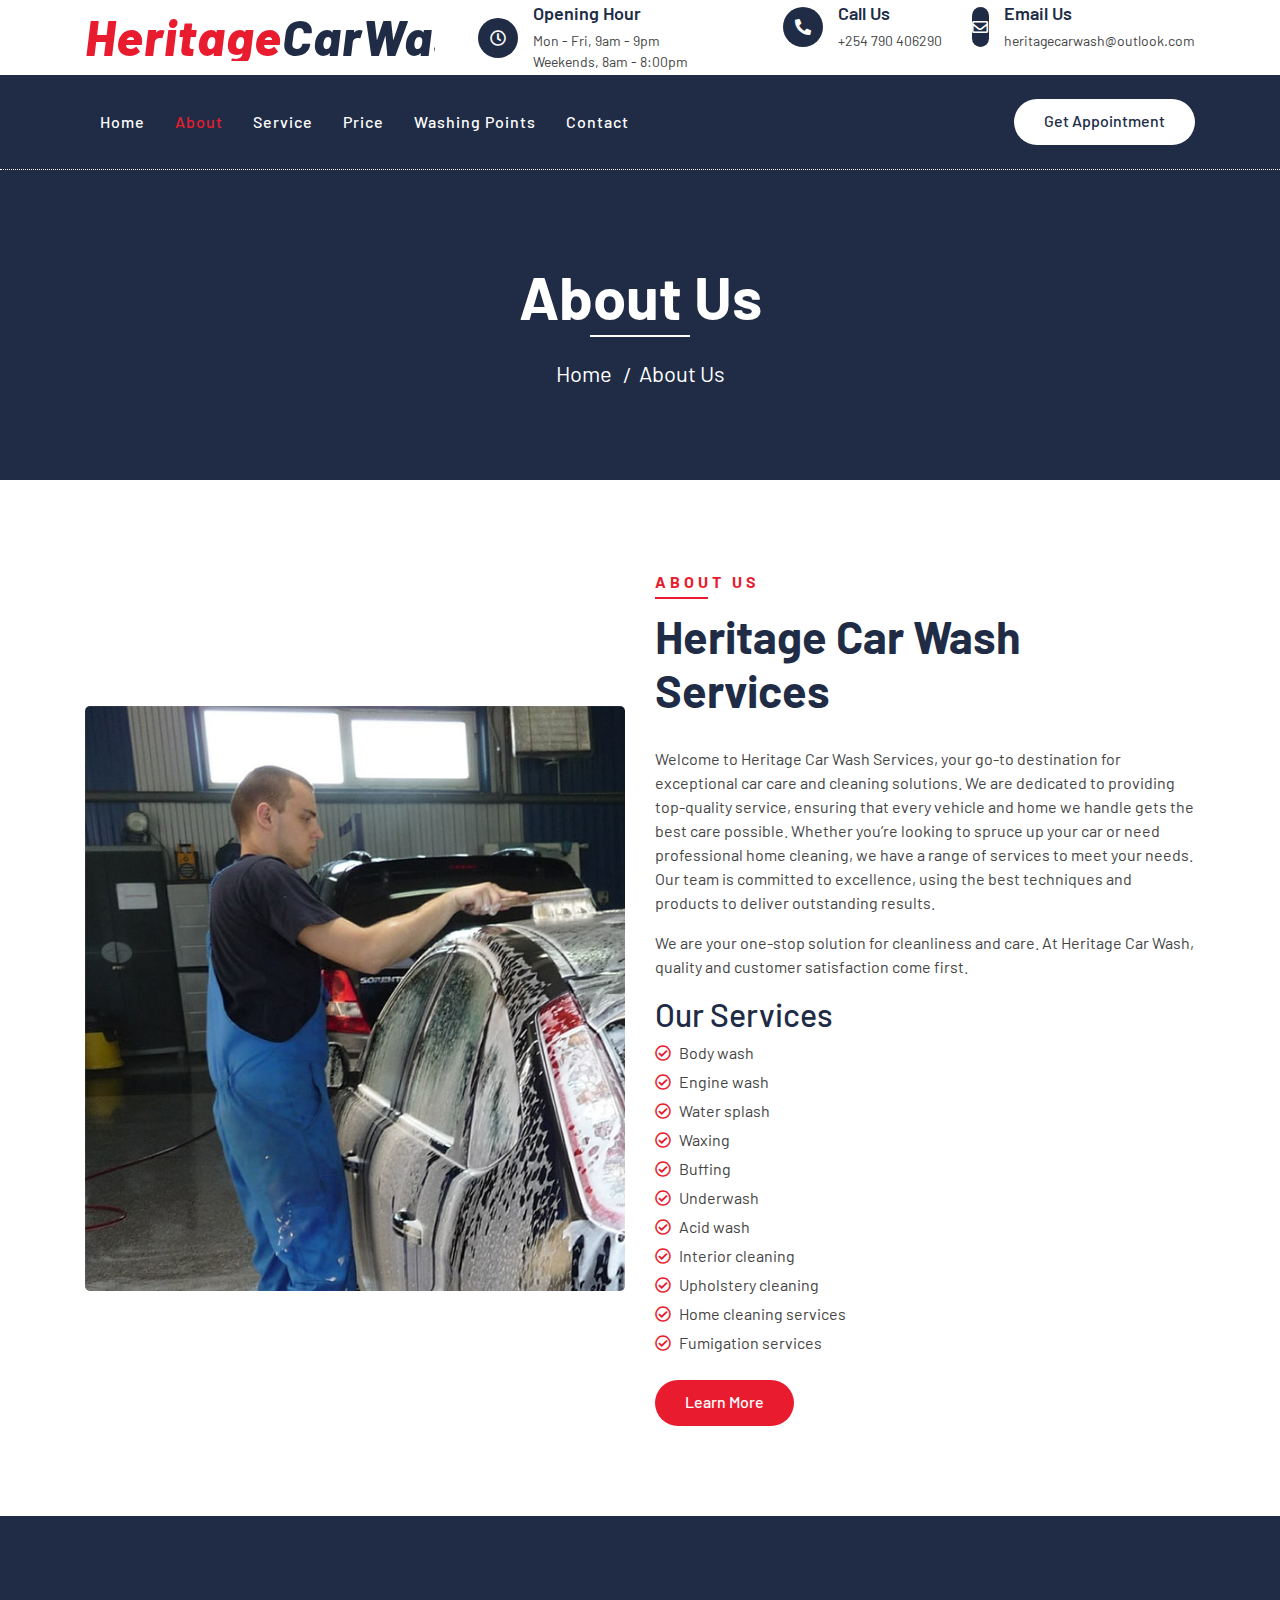
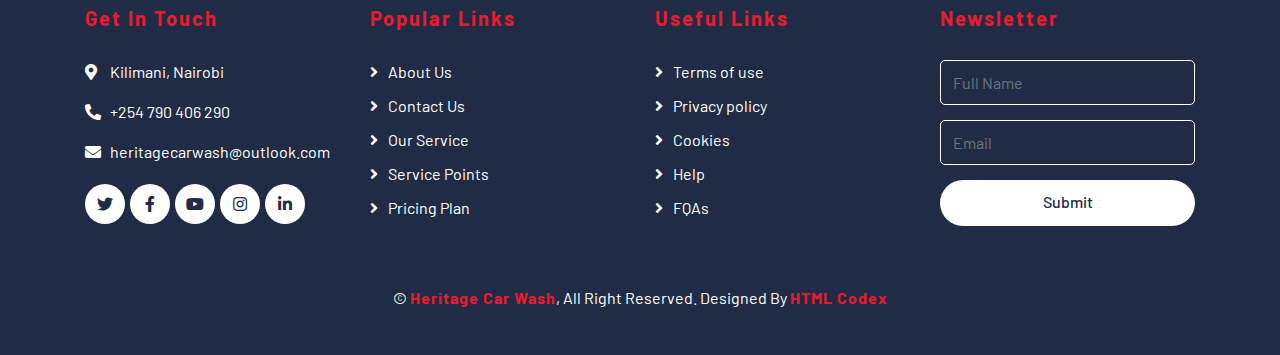
==== commit b090f7b5: "Update about.html" ====
--- a/about.html
+++ b/about.html
@@ -2,7 +2,7 @@
 <html lang="en">
     <head>
         <meta charset="utf-8">
-        <title>AutoWash - Car Wash Website Template</title>
+        <title>Heritage Car Wash</title>
         <meta content="width=device-width, initial-scale=1.0" name="viewport">
         <meta content="Free Website Template" name="keywords">
         <meta content="Free Website Template" name="description">
@@ -32,7 +32,7 @@
                     <div class="col-lg-4 col-md-12">
                         <div class="logo">
                             <a href="index.html">
-                                <h1>Auto<span>Wash</span></h1>
+                                <h1>Heritage<span>CarWash</span></h1>
                                 <!-- <img src="img/logo.jpg" alt="Logo"> -->
                             </a>
                         </div>
@@ -46,7 +46,8 @@
                                     </div>
                                     <div class="top-bar-text">
                                         <h3>Opening Hour</h3>
-                                        <p>Mon - Fri, 8:00 - 9:00</p>
+                                        <p>Mon - Fri, 9am - 9pm</p>
+                                        <p>Weekends, 8am - 8:00pm</p>
                                     </div>
                                 </div>
                             </div>
@@ -57,7 +58,7 @@
                                     </div>
                                     <div class="top-bar-text">
                                         <h3>Call Us</h3>
-                                        <p>+012 345 6789</p>
+                                        <p>+254 790 406290</p>
                                     </div>
                                 </div>
                             </div>
@@ -68,7 +69,7 @@
                                     </div>
                                     <div class="top-bar-text">
                                         <h3>Email Us</h3>
-                                        <p>info@example.com</p>
+                                        <p>heritagecarwash@outlook.com</p>
                                     </div>
                                 </div>
                             </div>
@@ -95,15 +96,6 @@
                             <a href="service.html" class="nav-item nav-link">Service</a>
                             <a href="price.html" class="nav-item nav-link">Price</a>
                             <a href="location.html" class="nav-item nav-link">Washing Points</a>
-                            <div class="nav-item dropdown">
-                                <a href="#" class="nav-link dropdown-toggle" data-toggle="dropdown">Pages</a>
-                                <div class="dropdown-menu">
-                                    <a href="blog.html" class="dropdown-item">Blog Grid</a>
-                                    <a href="single.html" class="dropdown-item">Detail Page</a>
-                                    <a href="team.html" class="dropdown-item">Team Member</a>
-                                    <a href="booking.html" class="dropdown-item">Schedule Booking</a>
-                                </div>
-                            </div>
                             <a href="contact.html" class="nav-item nav-link">Contact</a>
                         </div>
                         <div class="ml-auto">
@@ -145,17 +137,28 @@
                     <div class="col-lg-6">
                         <div class="section-header text-left">
                             <p>About Us</p>
-                            <h2>car washing and detailing</h2>
+                            <h2>Heritage Car Wash Services</h2>
                         </div>
                         <div class="about-content">
                             <p>
-                                Lorem ipsum dolor sit amet elit. In vitae turpis. Donec in hendre dui, vel blandit massa. Ut vestibu suscipi cursus. Cras quis porta nulla, ut placerat risus. Aliquam nec magna eget velit luctus dictum
+                                Welcome to Heritage Car Wash Services, your go-to destination for exceptional car care and cleaning solutions. We are dedicated to providing top-quality service, ensuring that every vehicle and home we handle gets the best care possible. Whether you’re looking to spruce up your car or need professional home cleaning, we have a range of services to meet your needs. Our team is committed to excellence, using the best techniques and products to deliver outstanding results.
                             </p>
+                            <p>
+                                We are your one-stop solution for cleanliness and care. At Heritage Car Wash, quality and customer satisfaction come first.
+                            </p>
+                            <h2>Our Services</h2>
                             <ul>
-                                <li><i class="far fa-check-circle"></i>Seats washing</li>
-                                <li><i class="far fa-check-circle"></i>Vacuum cleaning</li>
-                                <li><i class="far fa-check-circle"></i>Interior wet cleaning</li>
-                                <li><i class="far fa-check-circle"></i>Window wiping</li>
+                                <li><i class="far fa-check-circle"></i>Body wash</li>
+                                <li><i class="far fa-check-circle"></i>Engine wash</li>
+                                <li><i class="far fa-check-circle"></i>Water splash</li>
+                                <li><i class="far fa-check-circle"></i>Waxing</li>
+                                <li><i class="far fa-check-circle"></i>Buffing</li>
+                                <li><i class="far fa-check-circle"></i>Underwash</li>
+                                <li><i class="far fa-check-circle"></i>Acid wash</li>
+                                <li><i class="far fa-check-circle"></i>Interior cleaning</li>
+                                <li><i class="far fa-check-circle"></i>Upholstery cleaning</li>
+                                <li><i class="far fa-check-circle"></i>Home cleaning services</li>
+                                <li><i class="far fa-check-circle"></i>Fumigation services</li>
                             </ul>
                             <a class="btn btn-custom" href="">Learn More</a>
                         </div>
@@ -166,133 +169,6 @@
         <!-- About End -->
         
         
-        <!-- Facts Start -->
-        <div class="facts" data-parallax="scroll" data-image-src="img/facts.jpg">
-            <div class="container">
-                <div class="row">
-                    <div class="col-lg-3 col-md-6">
-                        <div class="facts-item">
-                            <i class="fa fa-map-marker-alt"></i>
-                            <div class="facts-text">
-                                <h3 data-toggle="counter-up">25</h3>
-                                <p>Service Points</p>
-                            </div>
-                        </div>
-                    </div>
-                    <div class="col-lg-3 col-md-6">
-                        <div class="facts-item">
-                            <i class="fa fa-user"></i>
-                            <div class="facts-text">
-                                <h3 data-toggle="counter-up">350</h3>
-                                <p>Engineers & Workers</p>
-                            </div>
-                        </div>
-                    </div>
-                    <div class="col-lg-3 col-md-6">
-                        <div class="facts-item">
-                            <i class="fa fa-users"></i>
-                            <div class="facts-text">
-                                <h3 data-toggle="counter-up">1500</h3>
-                                <p>Happy Clients</p>
-                            </div>
-                        </div>
-                    </div>
-                    <div class="col-lg-3 col-md-6">
-                        <div class="facts-item">
-                            <i class="fa fa-check"></i>
-                            <div class="facts-text">
-                                <h3 data-toggle="counter-up">5000</h3>
-                                <p>Projects Completed</p>
-                            </div>
-                        </div>
-                    </div>
-                </div>
-            </div>
-        </div>
-        <!-- Facts End -->
-
-
-        <!-- Team Start -->
-        <div class="team">
-            <div class="container">
-                <div class="section-header text-center">
-                    <p>Meet Our Team</p>
-                    <h2>Our Engineers & Workers</h2>
-                </div>
-                <div class="row">
-                    <div class="col-lg-3 col-md-6">
-                        <div class="team-item">
-                            <div class="team-img">
-                                <img src="img/team-1.jpg" alt="Team Image">
-                            </div>
-                            <div class="team-text">
-                                <h2>Donald John</h2>
-                                <p>Engineer</p>
-                                <div class="team-social">
-                                    <a href=""><i class="fab fa-twitter"></i></a>
-                                    <a href=""><i class="fab fa-facebook-f"></i></a>
-                                    <a href=""><i class="fab fa-linkedin-in"></i></a>
-                                    <a href=""><i class="fab fa-instagram"></i></a>
-                                </div>
-                            </div>
-                        </div>
-                    </div>
-                    <div class="col-lg-3 col-md-6">
-                        <div class="team-item">
-                            <div class="team-img">
-                                <img src="img/team-2.jpg" alt="Team Image">
-                            </div>
-                            <div class="team-text">
-                                <h2>Adam Phillips</h2>
-                                <p>Engineer</p>
-                                <div class="team-social">
-                                    <a href=""><i class="fab fa-twitter"></i></a>
-                                    <a href=""><i class="fab fa-facebook-f"></i></a>
-                                    <a href=""><i class="fab fa-linkedin-in"></i></a>
-                                    <a href=""><i class="fab fa-instagram"></i></a>
-                                </div>
-                            </div>
-                        </div>
-                    </div>
-                    <div class="col-lg-3 col-md-6">
-                        <div class="team-item">
-                            <div class="team-img">
-                                <img src="img/team-3.jpg" alt="Team Image">
-                            </div>
-                            <div class="team-text">
-                                <h2>Thomas Olsen</h2>
-                                <p>Worker</p>
-                                <div class="team-social">
-                                    <a href=""><i class="fab fa-twitter"></i></a>
-                                    <a href=""><i class="fab fa-facebook-f"></i></a>
-                                    <a href=""><i class="fab fa-linkedin-in"></i></a>
-                                    <a href=""><i class="fab fa-instagram"></i></a>
-                                </div>
-                            </div>
-                        </div>
-                    </div>
-                    <div class="col-lg-3 col-md-6">
-                        <div class="team-item">
-                            <div class="team-img">
-                                <img src="img/team-4.jpg" alt="Team Image">
-                            </div>
-                            <div class="team-text">
-                                <h2>James Alien</h2>
-                                <p>Worker</p>
-                                <div class="team-social">
-                                    <a href=""><i class="fab fa-twitter"></i></a>
-                                    <a href=""><i class="fab fa-facebook-f"></i></a>
-                                    <a href=""><i class="fab fa-linkedin-in"></i></a>
-                                    <a href=""><i class="fab fa-instagram"></i></a>
-                                </div>
-                            </div>
-                        </div>
-                    </div>
-                </div>
-            </div>
-        </div>
-        <!-- Team End -->
-
 
         <!-- Footer Start -->
         <div class="footer">
@@ -301,9 +177,9 @@
                     <div class="col-lg-3 col-md-6">
                         <div class="footer-contact">
                             <h2>Get In Touch</h2>
-                            <p><i class="fa fa-map-marker-alt"></i>123 Street, New York, USA</p>
-                            <p><i class="fa fa-phone-alt"></i>+012 345 67890</p>
-                            <p><i class="fa fa-envelope"></i>info@example.com</p>
+                            <p><i class="fa fa-map-marker-alt"></i>Kilimani, Nairobi</p>
+                            <p><i class="fa fa-phone-alt"></i>+254 790 406 290</p>
+                            <p><i class="fa fa-envelope"></i>heritagecarwash@outlook.com</p>
                             <div class="footer-social">
                                 <a class="btn" href=""><i class="fab fa-twitter"></i></a>
                                 <a class="btn" href=""><i class="fab fa-facebook-f"></i></a>
@@ -346,7 +222,7 @@
                 </div>
             </div>
             <div class="container copyright">
-                <p>&copy; <a href="#">Your Site Name</a>, All Right Reserved. Designed By <a href="https://htmlcodex.com">HTML Codex</a></p>
+                <p>&copy; <a href="#">Heritage Car Wash</a>, All Right Reserved. Designed By <a href="https://htmlcodex.com">HTML Codex</a></p>
             </div>
         </div>
         <!-- Footer End -->
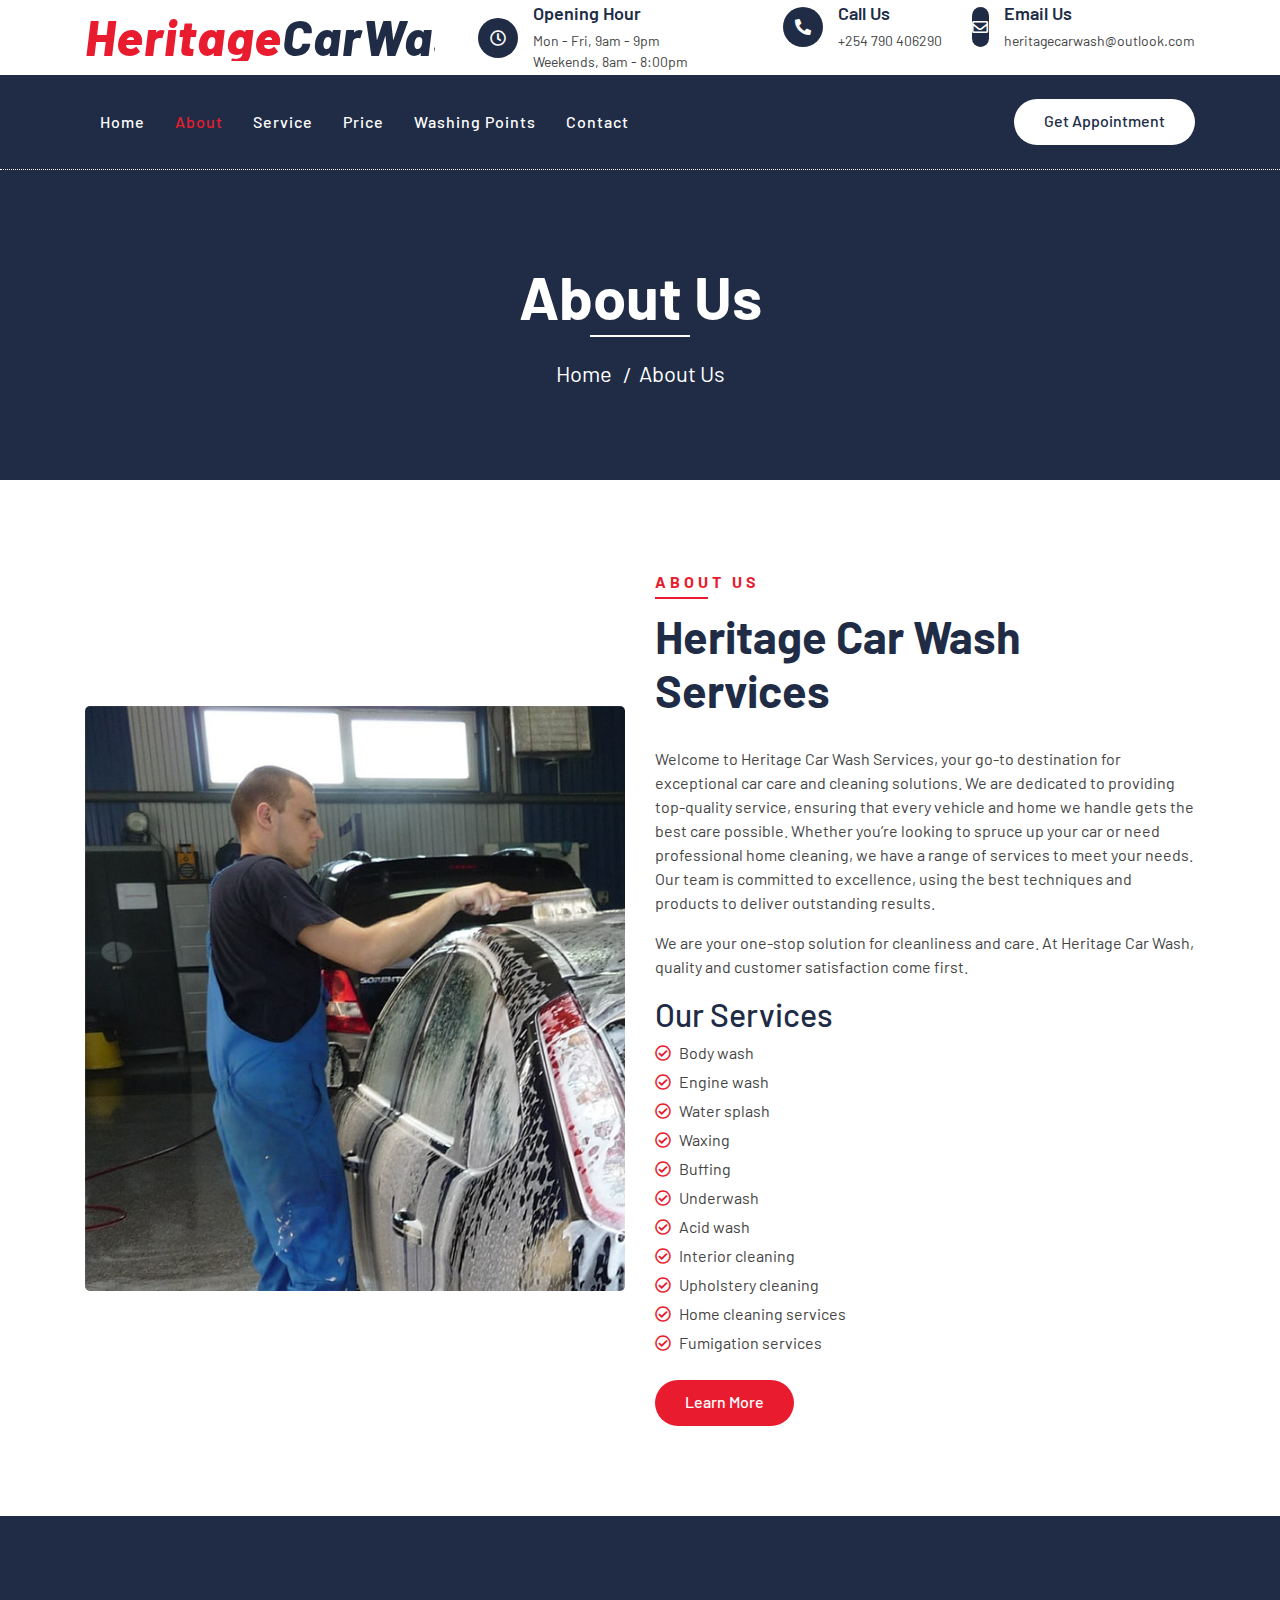
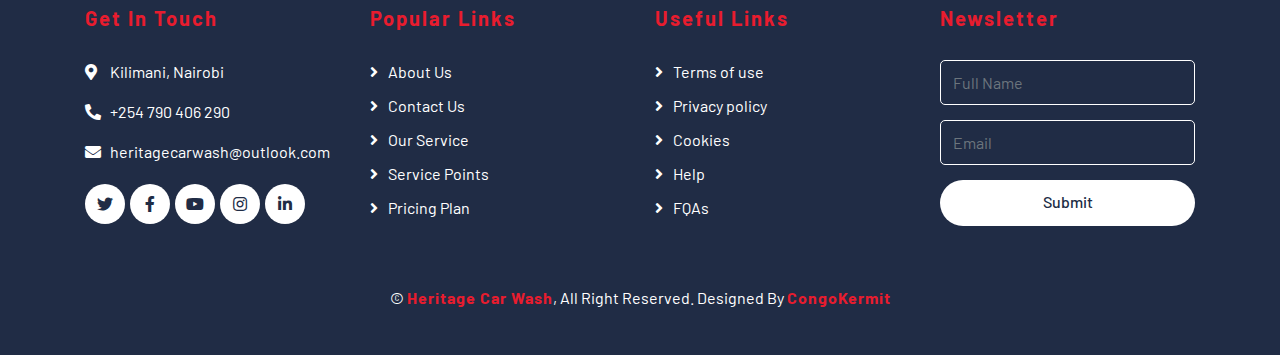
==== commit b73a4682: "Merge pull request #5 from byCongo/byCongo-patch-5" ====
--- a/about.html
+++ b/about.html
@@ -4,8 +4,8 @@
         <meta charset="utf-8">
         <title>Heritage Car Wash</title>
         <meta content="width=device-width, initial-scale=1.0" name="viewport">
-        <meta content="Free Website Template" name="keywords">
-        <meta content="Free Website Template" name="description">
+        <meta name="keywords" content="Car Wash, Car Detailing, Vehicle Cleaning, Heritage Car Wash, Nairobi, Interior Wax, Engine Wash">
+        <meta name="description" content="Heritage Car Wash offers comprehensive car cleaning and detailing services including interior wax, engine wash and more for all vehicle types. Visit us for top-quality service in Nairobi.">
 
         <!-- Favicon -->
         <link href="img/favicon.ico" rel="icon">
@@ -99,7 +99,7 @@
                             <a href="contact.html" class="nav-item nav-link">Contact</a>
                         </div>
                         <div class="ml-auto">
-                            <a class="btn btn-custom" href="#">Get Appointment</a>
+                            <a class="btn btn-custom" href="contact.html">Get Appointment</a>
                         </div>
                     </div>
                 </nav>
@@ -192,11 +192,11 @@
                     <div class="col-lg-3 col-md-6">
                         <div class="footer-link">
                             <h2>Popular Links</h2>
-                            <a href="">About Us</a>
-                            <a href="">Contact Us</a>
-                            <a href="">Our Service</a>
-                            <a href="">Service Points</a>
-                            <a href="">Pricing Plan</a>
+                            <a href="about.html">About Us</a>
+                            <a href="contact.html">Contact Us</a>
+                            <a href="service.html">Our Service</a>
+                            <a href="location.html">Service Points</a>
+                            <a href="price.html">Pricing Plan</a>
                         </div>
                     </div>
                     <div class="col-lg-3 col-md-6">
@@ -222,7 +222,7 @@
                 </div>
             </div>
             <div class="container copyright">
-                <p>&copy; <a href="#">Heritage Car Wash</a>, All Right Reserved. Designed By <a href="https://htmlcodex.com">HTML Codex</a></p>
+                <p>&copy; <a href="#">Heritage Car Wash</a>, All Right Reserved. Designed By <a href="https://github.com/byCongo">CongoKermit</a></p>
             </div>
         </div>
         <!-- Footer End -->
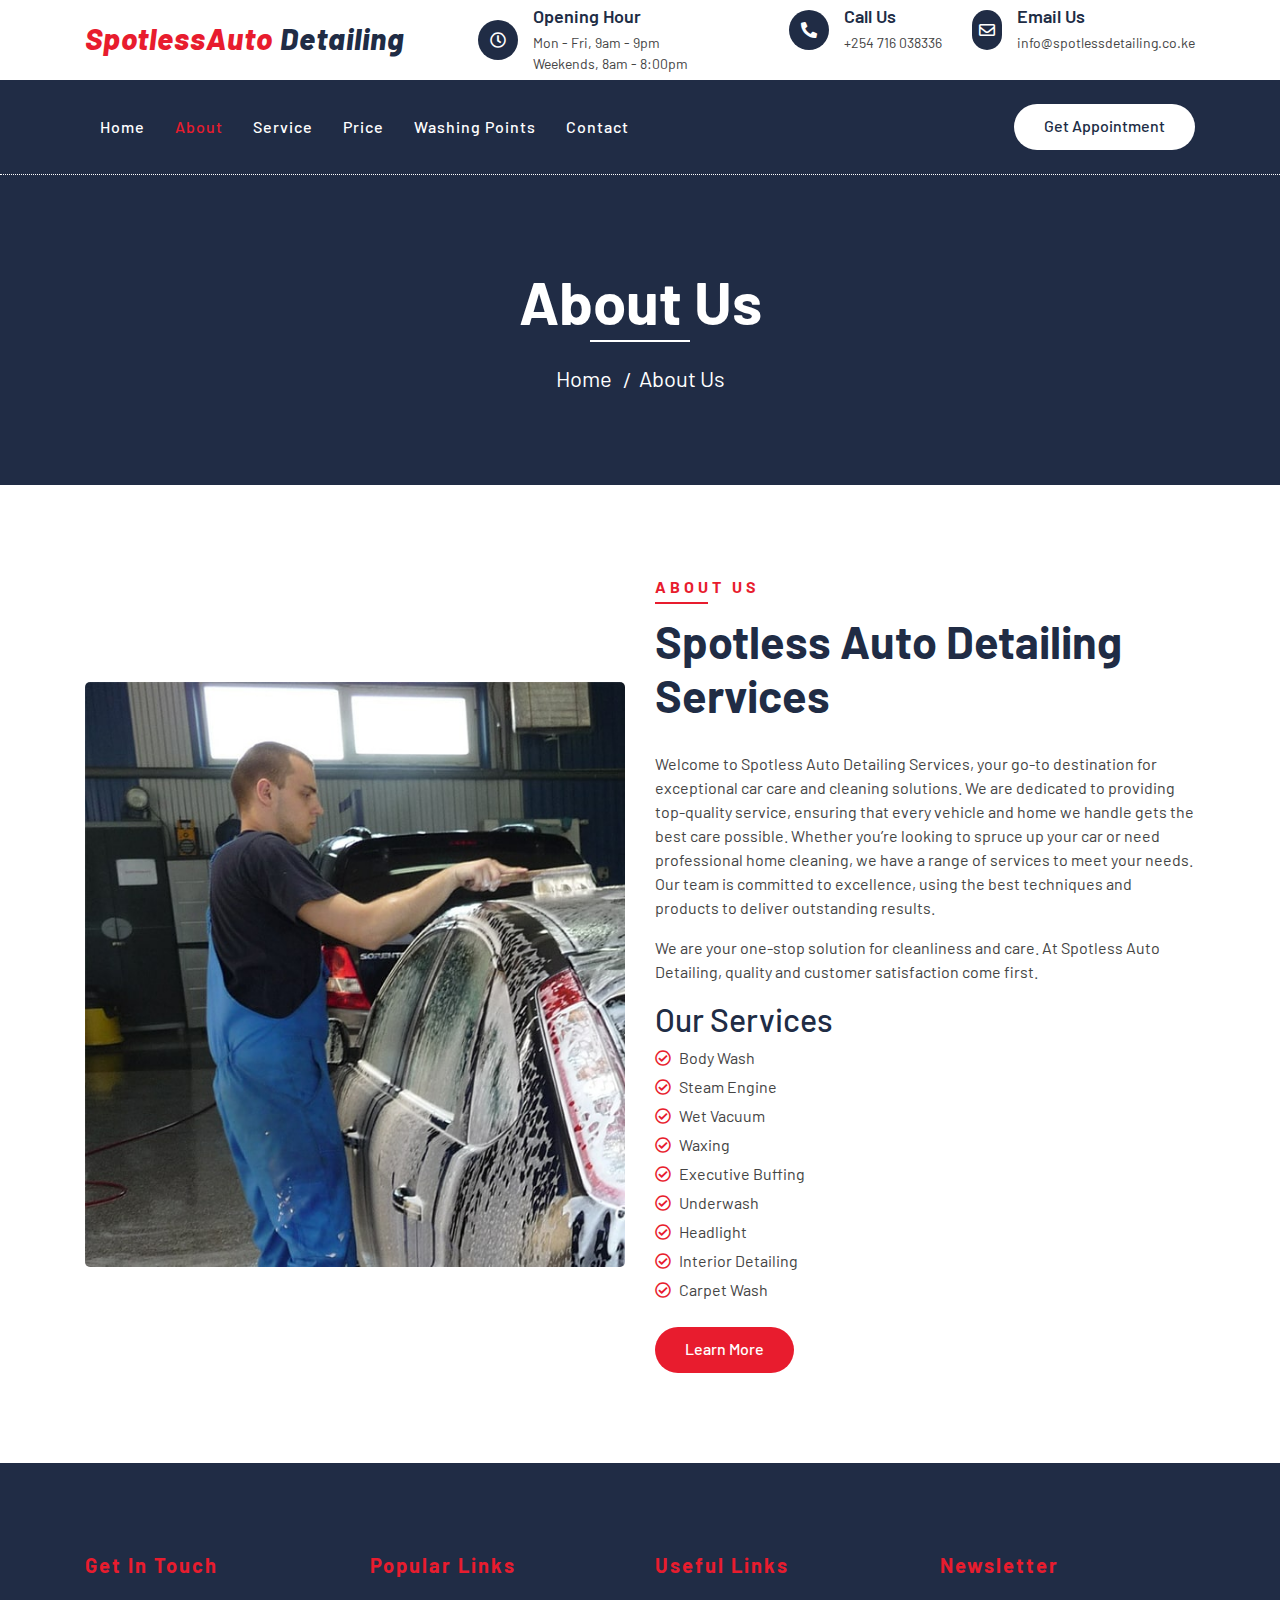
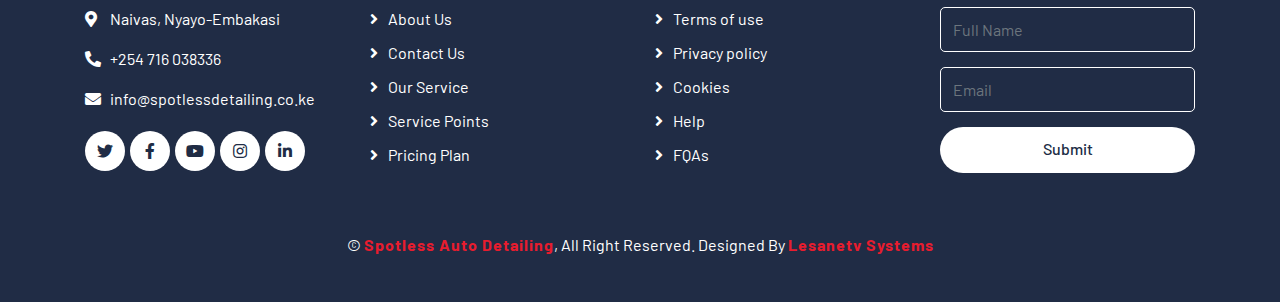
==== commit 54f61c00: "Initial commit" ====
--- a/about.html
+++ b/about.html
@@ -2,10 +2,10 @@
 <html lang="en">
     <head>
         <meta charset="utf-8">
-        <title>Heritage Car Wash</title>
+        <title>Spotless Auto Detailing</title>
         <meta content="width=device-width, initial-scale=1.0" name="viewport">
-        <meta name="keywords" content="Car Wash, Car Detailing, Vehicle Cleaning, Heritage Car Wash, Nairobi, Interior Wax, Engine Wash">
-        <meta name="description" content="Heritage Car Wash offers comprehensive car cleaning and detailing services including interior wax, engine wash and more for all vehicle types. Visit us for top-quality service in Nairobi.">
+        <meta name="keywords" content="Car Wash, Car Detailing, Vehicle Cleaning, Spotless Auto Detailing, Nairobi, Interior Wax, Engine Wash">
+        <meta name="description" content="Spotless Auto Detailing offers comprehensive car cleaning and detailing services including interior wax, engine wash and more for all vehicle types. Visit us for top-quality service in Nairobi.">
 
         <!-- Favicon -->
         <link href="img/favicon.ico" rel="icon">
@@ -22,6 +22,9 @@
 
         <!-- Template Stylesheet -->
         <link href="css/style.css" rel="stylesheet">
+
+        <!-- Favicon -->
+        <link rel="icon" href="img/favicon.png" type="image/x-icon">
     </head>
 
     <body>
@@ -32,7 +35,7 @@
                     <div class="col-lg-4 col-md-12">
                         <div class="logo">
                             <a href="index.html">
-                                <h1>Heritage<span>CarWash</span></h1>
+                                <h1>SpotlessAuto<span> Detailing</span></h1>
                                 <!-- <img src="img/logo.jpg" alt="Logo"> -->
                             </a>
                         </div>
@@ -58,7 +61,7 @@
                                     </div>
                                     <div class="top-bar-text">
                                         <h3>Call Us</h3>
-                                        <p>+254 790 406290</p>
+                                        <p>+254 716 038336</p>
                                     </div>
                                 </div>
                             </div>
@@ -69,7 +72,7 @@
                                     </div>
                                     <div class="top-bar-text">
                                         <h3>Email Us</h3>
-                                        <p>heritagecarwash@outlook.com</p>
+                                        <p>info@spotlessdetailing.co.ke</p>
                                     </div>
                                 </div>
                             </div>
@@ -137,28 +140,28 @@
                     <div class="col-lg-6">
                         <div class="section-header text-left">
                             <p>About Us</p>
-                            <h2>Heritage Car Wash Services</h2>
+                            <h2>Spotless Auto Detailing Services</h2>
                         </div>
                         <div class="about-content">
                             <p>
-                                Welcome to Heritage Car Wash Services, your go-to destination for exceptional car care and cleaning solutions. We are dedicated to providing top-quality service, ensuring that every vehicle and home we handle gets the best care possible. Whether you’re looking to spruce up your car or need professional home cleaning, we have a range of services to meet your needs. Our team is committed to excellence, using the best techniques and products to deliver outstanding results.
+                                Welcome to Spotless Auto Detailing Services, your go-to destination for exceptional car care and cleaning solutions. We are dedicated to providing top-quality service, ensuring that every vehicle and home we handle gets the best care possible. Whether you’re looking to spruce up your car or need professional home cleaning, we have a range of services to meet your needs. Our team is committed to excellence, using the best techniques and products to deliver outstanding results.
                             </p>
                             <p>
-                                We are your one-stop solution for cleanliness and care. At Heritage Car Wash, quality and customer satisfaction come first.
+                                We are your one-stop solution for cleanliness and care. At Spotless Auto Detailing, quality and customer satisfaction come first.
                             </p>
                             <h2>Our Services</h2>
                             <ul>
-                                <li><i class="far fa-check-circle"></i>Body wash</li>
-                                <li><i class="far fa-check-circle"></i>Engine wash</li>
-                                <li><i class="far fa-check-circle"></i>Water splash</li>
+                                <li><i class="far fa-check-circle"></i>Body Wash</li>
+                                <li><i class="far fa-check-circle"></i>Steam Engine</li>
+                                <li><i class="far fa-check-circle"></i>Wet Vacuum</li>
                                 <li><i class="far fa-check-circle"></i>Waxing</li>
-                                <li><i class="far fa-check-circle"></i>Buffing</li>
+                                <li><i class="far fa-check-circle"></i>Executive Buffing</li>
                                 <li><i class="far fa-check-circle"></i>Underwash</li>
-                                <li><i class="far fa-check-circle"></i>Acid wash</li>
-                                <li><i class="far fa-check-circle"></i>Interior cleaning</li>
-                                <li><i class="far fa-check-circle"></i>Upholstery cleaning</li>
-                                <li><i class="far fa-check-circle"></i>Home cleaning services</li>
-                                <li><i class="far fa-check-circle"></i>Fumigation services</li>
+                                <li><i class="far fa-check-circle"></i>Headlight</li>
+                                <li><i class="far fa-check-circle"></i>Interior Detailing</li>
+                                <li><i class="far fa-check-circle"></i>Carpet Wash</li>
+                               <!--<li><i class="far fa-check-circle"></i>Home cleaning services</li>-->
+                                <!--<li><i class="far fa-check-circle"></i>Fumigation services</li>-->
                             </ul>
                             <a class="btn btn-custom" href="">Learn More</a>
                         </div>
@@ -177,9 +180,9 @@
                     <div class="col-lg-3 col-md-6">
                         <div class="footer-contact">
                             <h2>Get In Touch</h2>
-                            <p><i class="fa fa-map-marker-alt"></i>Kilimani, Nairobi</p>
-                            <p><i class="fa fa-phone-alt"></i>+254 790 406 290</p>
-                            <p><i class="fa fa-envelope"></i>heritagecarwash@outlook.com</p>
+                            <p><i class="fa fa-map-marker-alt"></i>Naivas, Nyayo-Embakasi</p>
+                            <p><i class="fa fa-phone-alt"></i>+254 716 038336</p>
+                            <p><i class="fa fa-envelope"></i>info@spotlessdetailing.co.ke</p>
                             <div class="footer-social">
                                 <a class="btn" href=""><i class="fab fa-twitter"></i></a>
                                 <a class="btn" href=""><i class="fab fa-facebook-f"></i></a>
@@ -222,7 +225,7 @@
                 </div>
             </div>
             <div class="container copyright">
-                <p>&copy; <a href="#">Heritage Car Wash</a>, All Right Reserved. Designed By <a href="https://github.com/byCongo">CongoKermit</a></p>
+                <p>&copy; <a href="#">Spotless Auto Detailing</a>, All Right Reserved. Designed By <a href="#">Lesanetv Systems</a></p>
             </div>
         </div>
         <!-- Footer End -->
--- a/css/style.css
+++ b/css/style.css
@@ -148,7 +148,7 @@
 /**********************************/
 .top-bar {
     position: relative;
-    height: 75px;
+    height: 80px;
     display: flex;
     align-items: center;
     background: #ffffff;
@@ -162,7 +162,7 @@
 .top-bar .logo h1 {
     margin: -4px 0 0 0;
     color: #E81C2E;
-    font-size: 50px;
+    font-size: 30px;
     line-height: 50px;
     font-weight: 800;
     letter-spacing: 1px;
